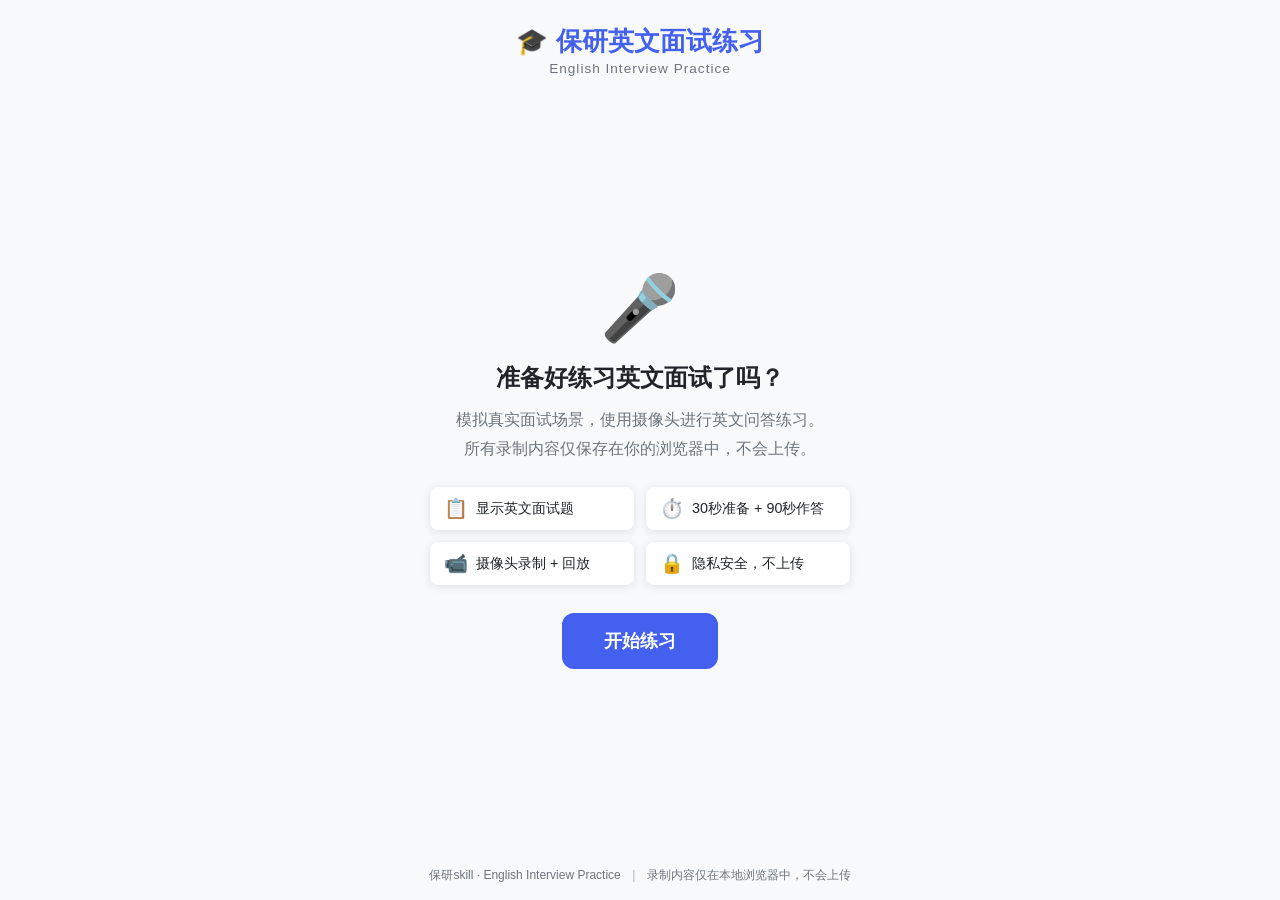
==== web/index.html @ f3940c64 "feat: 保研skill v1.0.0 — 机械工程保研全流程助手 功能： - 英文简历翻译（含机械工程专业术语表） - 中英文面试题生成（技术/行为/通用三维度） - 18所机械强校夏令营/预推免" ====
<!DOCTYPE html>
<html lang="zh-CN">
<head>
    <meta charset="UTF-8">
    <meta name="viewport" content="width=device-width, initial-scale=1.0">
    <title>保研英文面试练习</title>
    <link rel="stylesheet" href="css/style.css">
</head>
<body>
    <div class="app-container">

        <!-- 顶部导航 -->
        <header class="app-header">
            <h1>🎓 保研英文面试练习</h1>
            <span class="subtitle">English Interview Practice</span>
        </header>

        <!-- 主区域 -->
        <main class="app-main">

            <!-- 状态：未开始 -->
            <section id="state-idle" class="state-panel active">
                <div class="hero">
                    <div class="hero-icon">🎤</div>
                    <h2>准备好练习英文面试了吗？</h2>
                    <p class="hero-desc">
                        模拟真实面试场景，使用摄像头进行英文问答练习。<br>
                        所有录制内容仅保存在你的浏览器中，不会上传。
                    </p>
                    <div class="feature-list">
                        <div class="feature-item">
                            <span class="feature-icon">📋</span>
                            <span>显示英文面试题</span>
                        </div>
                        <div class="feature-item">
                            <span class="feature-icon">⏱️</span>
                            <span>30秒准备 + 90秒作答</span>
                        </div>
                        <div class="feature-item">
                            <span class="feature-icon">📹</span>
                            <span>摄像头录制 + 回放</span>
                        </div>
                        <div class="feature-item">
                            <span class="feature-icon">🔒</span>
                            <span>隐私安全，不上传</span>
                        </div>
                    </div>
                    <button id="btn-start" class="btn btn-primary btn-large">
                        开始练习
                    </button>
                </div>
            </section>

            <!-- 状态：请求摄像头权限 -->
            <section id="state-camera-request" class="state-panel">
                <div class="hero">
                    <div class="hero-icon">📹</div>
                    <h2>需要摄像头和麦克风权限</h2>
                    <p>用于录制你的面试回答。录制内容仅在本地浏览器中。</p>
                    <button id="btn-request-camera" class="btn btn-primary btn-large">
                        允许摄像头
                    </button>
                    <p class="hint">
                        <label class="checkbox-label">
                            <input type="checkbox" id="check-no-camera">
                            不使用摄像头，仅音频（或纯文字模式）
                        </label>
                    </p>
                </div>
            </section>

            <!-- 状态：准备中（摄像头就绪） -->
            <section id="state-ready" class="state-panel">
                <div class="ready-layout">
                    <div class="camera-area">
                        <video id="video-preview" autoplay muted playsinline></video>
                        <video id="video-playback" class="hidden" controls></video>
                        <div id="camera-placeholder" class="camera-placeholder hidden">
                            <span>📷</span>
                            <span>摄像头未开启</span>
                        </div>
                    </div>
                    <div class="info-area">
                        <h2>摄像头已就绪</h2>
                        <p class="question-count-info">
                            已加载 <strong id="total-questions">0</strong> 道题目
                        </p>
                        <div class="timer-display" id="timer-display">
                            <span class="timer-value" id="timer-value">90</span>
                            <span class="timer-label" id="timer-label">秒</span>
                        </div>
                        <button id="btn-next-question" class="btn btn-primary">
                            开始第一题
                        </button>
                        <p class="hint">点击按钮后显示题目，计时开始</p>
                    </div>
                </div>
            </section>

            <!-- 状态：答题中 -->
            <section id="state-practicing" class="state-panel">
                <div class="practice-layout">
                    <div class="camera-area">
                        <video id="video-practice-preview" autoplay muted playsinline></video>
                        <video id="video-practice-playback" class="hidden" controls></video>
                        <div id="recording-indicator" class="recording-indicator hidden">
                            <span class="rec-dot"></span>
                            <span>录制中</span>
                        </div>
                    </div>
                    <div class="question-area">
                        <div class="progress-bar">
                            <div class="progress-fill" id="progress-fill"></div>
                        </div>
                        <div class="question-counter">
                            第 <strong id="current-question-num">1</strong> /
                            <span id="total-questions-display">0</span> 题
                        </div>
                        <div class="question-card" id="question-card">
                            <h3 id="question-text">加载中...</h3>
                            <p class="question-hint" id="question-hint"></p>
                        </div>
                        <div class="timer-area">
                            <div class="timer-circle" id="timer-circle">
                                <svg viewBox="0 0 100 100">
                                    <circle class="timer-bg" cx="50" cy="50" r="45"/>
                                    <circle class="timer-progress" id="timer-progress-circle" cx="50" cy="50" r="45"/>
                                </svg>
                                <div class="timer-text">
                                    <span class="timer-big" id="timer-count">30</span>
                                    <span class="timer-unit">秒</span>
                                </div>
                            </div>
                            <div class="timer-status" id="timer-status">准备中...</div>
                        </div>
                        <div class="action-buttons">
                            <button id="btn-skip" class="btn btn-secondary">跳过</button>
                            <button id="btn-start-recording" class="btn btn-primary">开始作答</button>
                            <button id="btn-stop-recording" class="btn btn-danger hidden">结束作答</button>
                            <button id="btn-next-after" class="btn btn-primary hidden">下一题</button>
                        </div>
                    </div>
                </div>
            </section>

            <!-- 状态：完成 -->
            <section id="state-complete" class="state-panel">
                <div class="hero">
                    <div class="hero-icon">🎉</div>
                    <h2>练习完成！</h2>
                    <p class="hero-desc">
                        你已完成 <strong id="completed-count">0</strong> 道题目。
                    </p>
                    <div class="complete-stats" id="complete-stats">
                    </div>
                    <div class="complete-actions">
                        <button id="btn-restart" class="btn btn-primary">再练一次</button>
                        <button id="btn-close" class="btn btn-secondary">关闭</button>
                    </div>
                </div>
            </section>

            <!-- 状态：错误 -->
            <section id="state-error" class="state-panel">
                <div class="hero">
                    <div class="hero-icon">⚠️</div>
                    <h2 id="error-title">出错了</h2>
                    <p id="error-message">未知错误</p>
                    <button id="btn-retry" class="btn btn-primary">重试</button>
                </div>
            </section>

        </main>

        <!-- 底部 -->
        <footer class="app-footer">
            <span>保研skill · English Interview Practice</span>
            <span class="footer-divider">|</span>
            <span>录制内容仅在本地浏览器中，不会上传</span>
        </footer>
    </div>

    <script src="js/question_loader.js"></script>
    <script src="js/camera.js"></script>
    <script src="js/app.js"></script>
</body>
</html>
---- web/css/style.css ----
/* ========== 基础变量 ========== */
:root {
    --primary: #4361ee;
    --primary-hover: #3a56d4;
    --danger: #e63946;
    --danger-hover: #c5303c;
    --success: #2d6a4f;
    --bg: #f8f9fa;
    --bg-card: #ffffff;
    --text: #212529;
    --text-secondary: #6c757d;
    --border: #dee2e6;
    --shadow: 0 2px 8px rgba(0, 0, 0, 0.1);
    --shadow-lg: 0 4px 24px rgba(0, 0, 0, 0.12);
    --radius: 12px;
    --radius-sm: 8px;
    --transition: 0.2s ease;
    --font: -apple-system, BlinkMacSystemFont, "Segoe UI", "Microsoft YaHei", sans-serif;
}

/* ========== 全局 ========== */
* {
    margin: 0;
    padding: 0;
    box-sizing: border-box;
}

body {
    font-family: var(--font);
    background: var(--bg);
    color: var(--text);
    min-height: 100vh;
    display: flex;
    justify-content: center;
    align-items: center;
}

.app-container {
    width: 100%;
    max-width: 1024px;
    min-height: 100vh;
    display: flex;
    flex-direction: column;
}

/* ========== 头部 ========== */
.app-header {
    text-align: center;
    padding: 24px 20px 12px;
}

.app-header h1 {
    font-size: 1.6rem;
    color: var(--primary);
    font-weight: 700;
}

.subtitle {
    font-size: 0.85rem;
    color: var(--text-secondary);
    letter-spacing: 1px;
}

/* ========== 主区域 ========== */
.app-main {
    flex: 1;
    display: flex;
    align-items: center;
    justify-content: center;
    padding: 20px;
}

/* ========== 状态面板 ========== */
.state-panel {
    display: none;
    width: 100%;
    max-width: 900px;
}

.state-panel.active {
    display: block;
}

/* ========== Hero 区块（首页/完成页） ========== */
.hero {
    text-align: center;
    padding: 32px 20px;
}

.hero-icon {
    font-size: 4rem;
    margin-bottom: 16px;
}

.hero h2 {
    font-size: 1.5rem;
    margin-bottom: 12px;
    color: var(--text);
}

.hero-desc {
    color: var(--text-secondary);
    line-height: 1.8;
    margin-bottom: 24px;
    max-width: 500px;
    margin-left: auto;
    margin-right: auto;
}

/* ========== 功能列表 ========== */
.feature-list {
    display: grid;
    grid-template-columns: repeat(2, 1fr);
    gap: 12px;
    max-width: 420px;
    margin: 0 auto 28px;
}

.feature-item {
    display: flex;
    align-items: center;
    gap: 8px;
    padding: 10px 14px;
    background: var(--bg-card);
    border-radius: var(--radius-sm);
    box-shadow: var(--shadow);
    font-size: 0.9rem;
}

.feature-icon {
    font-size: 1.2rem;
}

/* ========== 按钮 ========== */
.btn {
    display: inline-flex;
    align-items: center;
    justify-content: center;
    gap: 6px;
    padding: 10px 24px;
    border: 2px solid transparent;
    border-radius: var(--radius-sm);
    font-size: 0.95rem;
    font-weight: 600;
    cursor: pointer;
    transition: all var(--transition);
    font-family: var(--font);
}

.btn:active {
    transform: scale(0.97);
}

.btn-primary {
    background: var(--primary);
    color: white;
    border-color: var(--primary);
}

.btn-primary:hover {
    background: var(--primary-hover);
    border-color: var(--primary-hover);
}

.btn-danger {
    background: var(--danger);
    color: white;
    border-color: var(--danger);
}

.btn-danger:hover {
    background: var(--danger-hover);
    border-color: var(--danger-hover);
}

.btn-secondary {
    background: var(--bg-card);
    color: var(--text);
    border-color: var(--border);
}

.btn-secondary:hover {
    background: var(--bg);
}

.btn-large {
    padding: 14px 40px;
    font-size: 1.1rem;
    border-radius: var(--radius);
}

.btn:disabled {
    opacity: 0.5;
    cursor: not-allowed;
}

/* ========== 提示文本 ========== */
.hint {
    margin-top: 12px;
    font-size: 0.8rem;
    color: var(--text-secondary);
}

.checkbox-label {
    display: inline-flex;
    align-items: center;
    gap: 6px;
    cursor: pointer;
    font-size: 0.85rem;
}

/* ========== 摄像头区域 ========== */
.camera-area {
    position: relative;
    background: #1a1a2e;
    border-radius: var(--radius);
    overflow: hidden;
    aspect-ratio: 4 / 3;
    display: flex;
    align-items: center;
    justify-content: center;
}

.camera-area video {
    width: 100%;
    height: 100%;
    object-fit: cover;
}

.camera-placeholder {
    display: flex;
    flex-direction: column;
    align-items: center;
    gap: 8px;
    color: #888;
    font-size: 0.9rem;
}

.camera-placeholder span:first-child {
    font-size: 2.5rem;
}

.hidden {
    display: none !important;
}

.recording-indicator {
    position: absolute;
    top: 12px;
    right: 12px;
    display: flex;
    align-items: center;
    gap: 6px;
    background: rgba(0, 0, 0, 0.7);
    color: #ff4444;
    padding: 4px 12px;
    border-radius: 20px;
    font-size: 0.8rem;
    font-weight: 600;
}

.rec-dot {
    width: 10px;
    height: 10px;
    background: #ff4444;
    border-radius: 50%;
    animation: pulse 1s infinite;
}

@keyframes pulse {
    0%, 100% { opacity: 1; }
    50% { opacity: 0.3; }
}

/* ========== 就绪布局 ========== */
.ready-layout {
    display: grid;
    grid-template-columns: 1.2fr 0.8fr;
    gap: 24px;
    align-items: center;
}

.ready-layout .info-area {
    text-align: center;
}

.question-count-info {
    margin: 8px 0 16px;
    color: var(--text-secondary);
}

/* ========== 答题布局 ========== */
.practice-layout {
    display: grid;
    grid-template-columns: 1fr 1fr;
    gap: 24px;
    align-items: start;
}

/* ========== 题目区域 ========== */
.question-area {
    display: flex;
    flex-direction: column;
    gap: 16px;
}

.progress-bar {
    width: 100%;
    height: 4px;
    background: var(--border);
    border-radius: 2px;
    overflow: hidden;
}

.progress-fill {
    height: 100%;
    background: var(--primary);
    border-radius: 2px;
    transition: width 0.3s ease;
    width: 0%;
}

.question-counter {
    font-size: 0.85rem;
    color: var(--text-secondary);
    text-align: center;
}

.question-card {
    background: var(--bg-card);
    padding: 20px;
    border-radius: var(--radius);
    box-shadow: var(--shadow);
    min-height: 140px;
}

.question-card h3 {
    font-size: 1.15rem;
    line-height: 1.6;
    color: var(--text);
}

.question-hint {
    margin-top: 10px;
    font-size: 0.85rem;
    color: var(--text-secondary);
    border-top: 1px solid var(--border);
    padding-top: 10px;
}

/* ========== 计时器区域 ========== */
.timer-area {
    text-align: center;
}

.timer-circle {
    position: relative;
    width: 100px;
    height: 100px;
    margin: 0 auto;
}

.timer-circle svg {
    width: 100%;
    height: 100%;
    transform: rotate(-90deg);
}

.timer-bg {
    fill: none;
    stroke: var(--border);
    stroke-width: 6;
}

.timer-progress {
    fill: none;
    stroke: var(--primary);
    stroke-width: 6;
    stroke-dasharray: 283;
    stroke-dashoffset: 0;
    stroke-linecap: round;
    transition: stroke-dashoffset 1s linear, stroke 0.3s;
}

.timer-progress.warning {
    stroke: #f4a261;
}

.timer-progress.danger {
    stroke: var(--danger);
}

.timer-text {
    position: absolute;
    top: 50%;
    left: 50%;
    transform: translate(-50%, -50%);
    text-align: center;
}

.timer-big {
    font-size: 1.8rem;
    font-weight: 700;
    color: var(--text);
}

.timer-unit {
    font-size: 0.75rem;
    color: var(--text-secondary);
    display: block;
}

.timer-status {
    margin-top: 8px;
    font-size: 0.85rem;
    color: var(--text-secondary);
    font-weight: 600;
}

/* ========== 操作按钮区 ========== */
.action-buttons {
    display: flex;
    gap: 10px;
    justify-content: center;
}

/* ========== 完成页统计 ========== */
.complete-stats {
    margin: 20px 0;
    text-align: left;
    max-width: 400px;
    margin-left: auto;
    margin-right: auto;
}

.complete-stats .stat-item {
    display: flex;
    justify-content: space-between;
    padding: 8px 0;
    border-bottom: 1px solid var(--border);
}

.complete-stats .stat-item:last-child {
    border-bottom: none;
}

.complete-actions {
    display: flex;
    gap: 12px;
    justify-content: center;
    margin-top: 20px;
}

/* ========== 底部 ========== */
.app-footer {
    text-align: center;
    padding: 16px 20px;
    font-size: 0.75rem;
    color: var(--text-secondary);
}

.footer-divider {
    margin: 0 8px;
    opacity: 0.5;
}

/* ========== 响应式 ========== */
@media (max-width: 768px) {
    .practice-layout,
    .ready-layout {
        grid-template-columns: 1fr;
    }

    .feature-list {
        grid-template-columns: 1fr;
    }

    .app-header h1 {
        font-size: 1.3rem;
    }

    .btn-large {
        padding: 12px 28px;
        font-size: 1rem;
    }
}
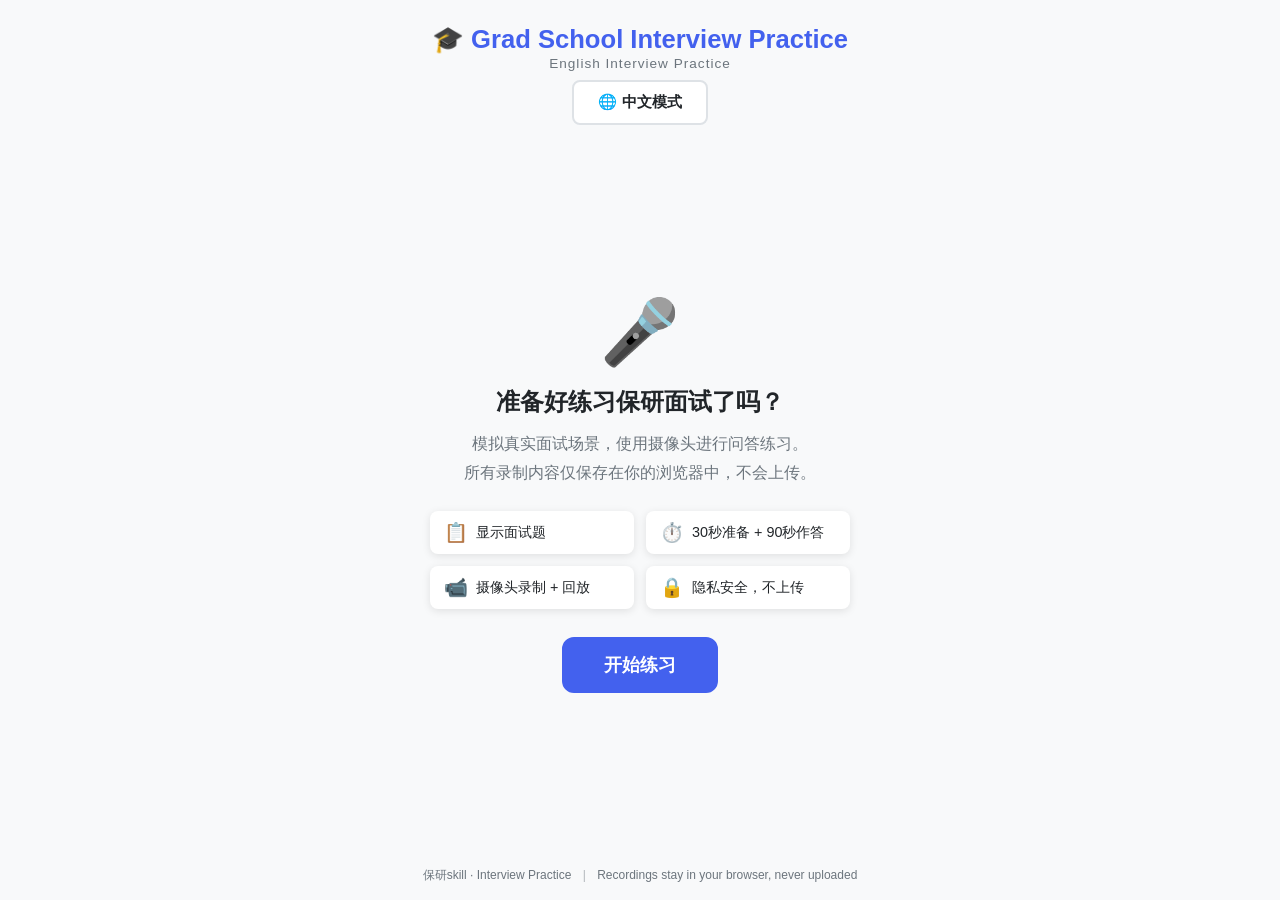
==== commit e1078684: "feat: 保研skill v2.0 — 全流程升级 新增8个功能 + 4大增强： - 材料准备: 个人陈述/导师邮件/推荐信 - 信息搜集: WebSearch兜底/截止倒计时/笔试备考 - 面试练" ====
--- a/web/index.html
+++ b/web/index.html
@@ -2,8 +2,8 @@
 <html lang="zh-CN">
 <head>
     <meta charset="UTF-8">
-    <meta name="viewport" content="width=device-width, initial-scale=1.0">
-    <title>保研英文面试练习</title>
+    <meta name="viewport" content="width=device-width, initial-scale=1.0, viewport-fit=cover">
+    <title>保研面试练习</title>
     <link rel="stylesheet" href="css/style.css">
 </head>
 <body>
@@ -11,8 +11,11 @@
 
         <!-- 顶部导航 -->
         <header class="app-header">
-            <h1>🎓 保研英文面试练习</h1>
-            <span class="subtitle">English Interview Practice</span>
+            <h1>🎓 保研面试练习</h1>
+            <span class="subtitle">Interview Practice</span>
+            <div style="margin-top:8px">
+                <button id="btn-lang-toggle" class="btn btn-secondary btn-sm">🌐 English</button>
+            </div>
         </header>
 
         <!-- 主区域 -->
@@ -22,15 +25,15 @@
             <section id="state-idle" class="state-panel active">
                 <div class="hero">
                     <div class="hero-icon">🎤</div>
-                    <h2>准备好练习英文面试了吗？</h2>
+                    <h2>准备好练习保研面试了吗？</h2>
                     <p class="hero-desc">
-                        模拟真实面试场景，使用摄像头进行英文问答练习。<br>
+                        模拟真实面试场景，使用摄像头进行问答练习。<br>
                         所有录制内容仅保存在你的浏览器中，不会上传。
                     </p>
                     <div class="feature-list">
                         <div class="feature-item">
                             <span class="feature-icon">📋</span>
-                            <span>显示英文面试题</span>
+                            <span>显示面试题</span>
                         </div>
                         <div class="feature-item">
                             <span class="feature-icon">⏱️</span>
@@ -85,10 +88,6 @@
                         <p class="question-count-info">
                             已加载 <strong id="total-questions">0</strong> 道题目
                         </p>
-                        <div class="timer-display" id="timer-display">
-                            <span class="timer-value" id="timer-value">90</span>
-                            <span class="timer-label" id="timer-label">秒</span>
-                        </div>
                         <button id="btn-next-question" class="btn btn-primary">
                             开始第一题
                         </button>
@@ -137,7 +136,18 @@
                             <button id="btn-skip" class="btn btn-secondary">跳过</button>
                             <button id="btn-start-recording" class="btn btn-primary">开始作答</button>
                             <button id="btn-stop-recording" class="btn btn-danger hidden">结束作答</button>
+                            <button id="btn-feedback" class="btn btn-secondary hidden">🤖 AI 点评</button>
                             <button id="btn-next-after" class="btn btn-primary hidden">下一题</button>
+                        </div>
+                        <!-- AI 反馈面板 -->
+                        <div id="feedback-panel" class="hidden" style="background:var(--bg-card);padding:16px;border-radius:var(--radius);box-shadow:var(--shadow);margin-top:12px;">
+                            <h4 style="margin-bottom:8px">🤖 AI 反馈</h4>
+                            <p style="font-size:0.85rem;color:var(--text-secondary)" id="feedback-hint-text">
+                                请在 Claude Code 中输入 <code>/保研 feedback</code> 获取 AI 点评
+                            </p>
+                            <p style="font-size:0.75rem;color:var(--text-secondary);margin-top:4px">
+                                Session: <span id="feedback-session-id">-</span>
+                            </p>
                         </div>
                     </div>
                 </div>
@@ -174,7 +184,7 @@
 
         <!-- 底部 -->
         <footer class="app-footer">
-            <span>保研skill · English Interview Practice</span>
+            <span>保研skill · 面试练习</span>
             <span class="footer-divider">|</span>
             <span>录制内容仅在本地浏览器中，不会上传</span>
         </footer>
--- a/web/css/style.css
+++ b/web/css/style.css
@@ -484,3 +484,81 @@
         font-size: 1rem;
     }
 }
+
+@media (max-width: 480px) {
+    /* 触摸友好 */
+    .btn {
+        min-height: 44px;
+        font-size: 1rem;
+        touch-action: manipulation;
+    }
+
+    body {
+        font-size: 16px;
+    }
+
+    .app-header h1 {
+        font-size: 1.2rem;
+    }
+
+    .app-main {
+        padding: 10px;
+    }
+
+    .practice-layout,
+    .ready-layout {
+        grid-template-columns: 1fr;
+        gap: 12px;
+    }
+
+    .camera-area {
+        aspect-ratio: 3 / 4;
+    }
+
+    .question-card {
+        padding: 14px;
+        min-height: 100px;
+    }
+
+    .question-card h3 {
+        font-size: 1rem;
+    }
+
+    .timer-circle {
+        width: 80px;
+        height: 80px;
+    }
+
+    .timer-big {
+        font-size: 1.4rem;
+    }
+
+    .action-buttons {
+        flex-wrap: wrap;
+    }
+
+    .action-buttons .btn {
+        flex: 1 1 auto;
+        min-width: 80px;
+        padding: 10px 14px;
+        font-size: 0.9rem;
+    }
+
+    .complete-actions {
+        flex-direction: column;
+        align-items: center;
+    }
+
+    .feature-item {
+        font-size: 0.85rem;
+        padding: 8px 12px;
+    }
+
+    .hero-icon {
+        font-size: 3rem;
+    }
+
+    .hero h2 {
+        font-size: 1.3rem;
+    }
+}
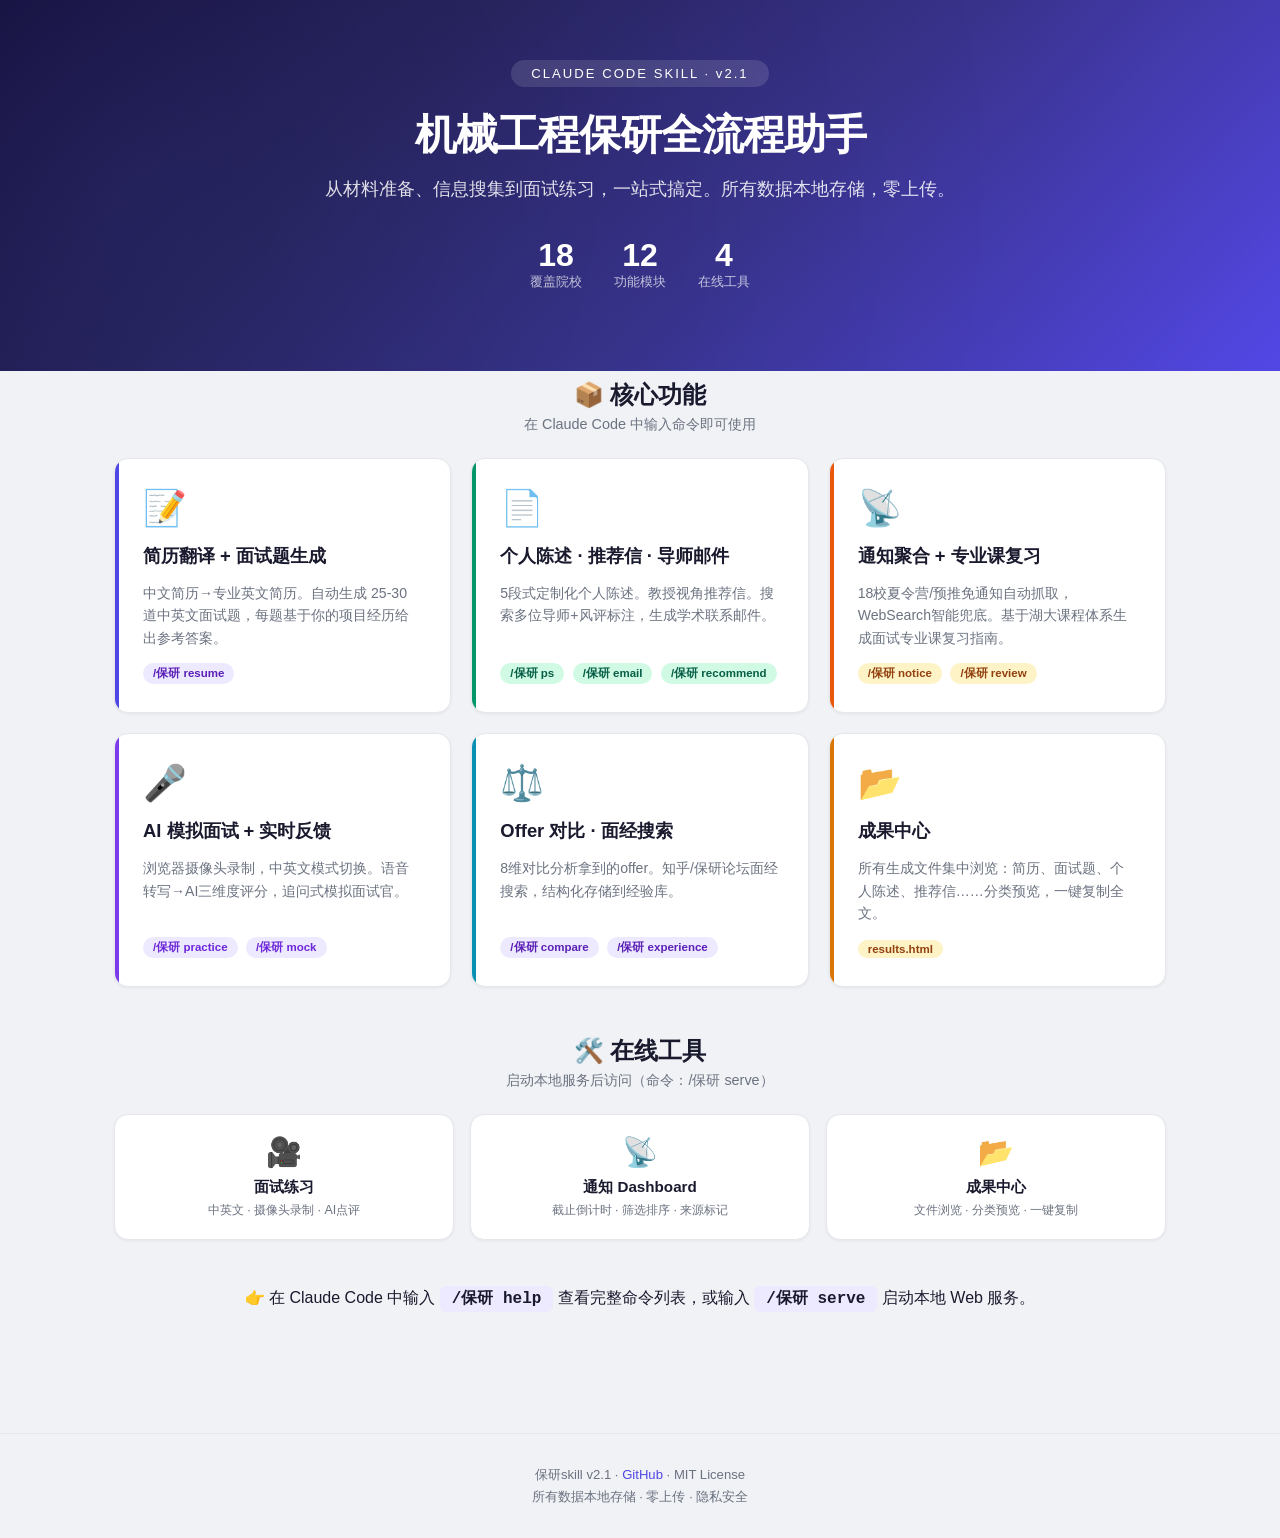
==== commit 0d6ada76: "feat: 统一总门户 + 修复成果中心bug - 新建总门户 index.html: 统一设计风格, 展示全部功能和在线工具入口 - 面试练习页改为 practice.html - 所有页面添加导航" ====
--- a/web/index.html
+++ b/web/index.html
@@ -1,197 +1,221 @@
 <!DOCTYPE html>
 <html lang="zh-CN">
 <head>
-    <meta charset="UTF-8">
-    <meta name="viewport" content="width=device-width, initial-scale=1.0, viewport-fit=cover">
-    <title>保研面试练习</title>
-    <link rel="stylesheet" href="css/style.css">
+<meta charset="UTF-8">
+<meta name="viewport" content="width=device-width, initial-scale=1.0">
+<title>保研skill — 机械工程保研全流程助手</title>
+<style>
+:root {
+  --bg: #f0f2f5; --card: #fff; --text: #1a1a2e; --text2: #6b7280;
+  --primary: #4f46e5; --p2: #7c3aed; --g1: #059669; --g2: #0891b2;
+  --o1: #ea580c; --o2: #d97706; --r1: #dc2626;
+  --border: #e5e7eb; --radius: 14px; --shadow: 0 1px 3px rgba(0,0,0,0.06);
+  --font: -apple-system,"Microsoft YaHei",sans-serif;
+}
+*{margin:0;padding:0;box-sizing:border-box}
+body{font-family:var(--font);background:var(--bg);color:var(--text);min-height:100vh}
+
+/* Hero */
+.hero-section {
+  background: linear-gradient(135deg,#0f0a2e 0%,#1e1b4b 30%,#312e81 60%,#4f46e5 100%);
+  color:#fff; padding:60px 24px 80px; text-align:center; position:relative; overflow:hidden;
+}
+.hero-section::before {
+  content:''; position:absolute; top:-50%; left:-50%; width:200%; height:200%;
+  background:radial-gradient(circle at 30% 50%,rgba(99,102,241,0.15) 0%,transparent 50%),
+             radial-gradient(circle at 70% 30%,rgba(139,92,246,0.1) 0%,transparent 50%);
+  animation:float 20s ease-in-out infinite;
+}
+@keyframes float{0%,100%{transform:translate(0,0)}50%{transform:translate(30px,-30px)}}
+.hero-content{position:relative;z-index:1;max-width:700px;margin:0 auto}
+.hero-badge{display:inline-block;background:rgba(255,255,255,0.12);padding:6px 20px;border-radius:20px;font-size:0.82rem;margin-bottom:20px;letter-spacing:2px}
+.hero-content h1{font-size:2.6rem;font-weight:800;margin-bottom:12px;letter-spacing:-1px}
+.hero-content p{font-size:1.1rem;opacity:0.85;line-height:1.7;margin-bottom:32px}
+.hero-stats{display:flex;gap:32px;justify-content:center;flex-wrap:wrap}
+.hero-stat{text-align:center}
+.hero-stat .num{font-size:2rem;font-weight:800}
+.hero-stat .lbl{font-size:0.8rem;opacity:0.7}
+
+/* Container */
+.container{max-width:1100px;margin:-40px auto 0;padding:0 24px 60px;position:relative;z-index:2}
+
+/* Section Title */
+.section-title{text-align:center;margin:48px 0 24px}
+.section-title h2{font-size:1.5rem;color:var(--text)}
+.section-title p{color:var(--text2);font-size:0.9rem;margin-top:4px}
+
+/* Feature Grid */
+.feature-grid{display:grid;grid-template-columns:repeat(auto-fit,minmax(300px,1fr));gap:20px}
+
+.feature-card{
+  background:var(--card);border-radius:var(--radius);padding:28px;
+  box-shadow:var(--shadow);transition:all 0.25s;cursor:pointer;
+  text-decoration:none;color:var(--text);display:flex;flex-direction:column;gap:14px;
+  border:1px solid var(--border);position:relative;overflow:hidden;
+}
+.feature-card:hover{transform:translateY(-3px);box-shadow:0 8px 30px rgba(0,0,0,0.1)}
+.feature-card::after{
+  content:'';position:absolute;top:0;left:0;width:4px;height:100%;
+}
+.feature-card.c1::after{background:var(--primary)}
+.feature-card.c2::after{background:var(--g1)}
+.feature-card.c3::after{background:var(--o1)}
+.feature-card.c4::after{background:var(--p2)}
+.feature-card.c5::after{background:var(--g2)}
+.feature-card.c6::after{background:var(--o2)}
+
+.card-icon{font-size:2.2rem}
+.card-title{font-size:1.15rem;font-weight:700}
+.card-desc{font-size:0.88rem;color:var(--text2);line-height:1.6;flex:1}
+.card-tag{display:inline-block;padding:3px 10px;border-radius:12px;font-size:0.72rem;font-weight:600}
+.tag-blue{background:#ede9fe;color:#5b21b6}
+.tag-green{background:#d1fae5;color:#065f46}
+.tag-orange{background:#fef3c7;color:#92400e}
+.tag-purple{background:#ede9fe;color:#6d28d9}
+
+/* Quick Links Row */
+.quick-row{display:grid;grid-template-columns:repeat(3,1fr);gap:16px;margin-top:24px}
+.quick-card{
+  background:var(--card);border-radius:var(--radius);padding:20px;text-align:center;
+  box-shadow:var(--shadow);text-decoration:none;color:var(--text);transition:all 0.2s;
+  border:1px solid var(--border);
+}
+.quick-card:hover{transform:translateY(-2px);box-shadow:0 4px 16px rgba(0,0,0,0.1)}
+.quick-card .qc-icon{font-size:1.8rem;margin-bottom:8px}
+.quick-card .qc-title{font-weight:700;font-size:0.95rem}
+.quick-card .qc-desc{font-size:0.78rem;color:var(--text2);margin-top:4px}
+
+/* Footer */
+.footer{text-align:center;padding:32px 24px;color:var(--text2);font-size:0.82rem;border-top:1px solid var(--border);margin-top:40px}
+.footer a{color:var(--primary);text-decoration:none}
+
+/* Responsive */
+@media(max-width:768px){
+  .hero-content h1{font-size:1.8rem}
+  .hero-stats{gap:16px}
+  .feature-grid{grid-template-columns:1fr}
+  .quick-row{grid-template-columns:1fr}
+  .container{padding:0 12px 40px;margin-top:-30px}
+}
+</style>
 </head>
 <body>
-    <div class="app-container">
-
-        <!-- 顶部导航 -->
-        <header class="app-header">
-            <h1>🎓 保研面试练习</h1>
-            <span class="subtitle">Interview Practice</span>
-            <div style="margin-top:8px">
-                <button id="btn-lang-toggle" class="btn btn-secondary btn-sm">🌐 English</button>
-            </div>
-        </header>
-
-        <!-- 主区域 -->
-        <main class="app-main">
-
-            <!-- 状态：未开始 -->
-            <section id="state-idle" class="state-panel active">
-                <div class="hero">
-                    <div class="hero-icon">🎤</div>
-                    <h2>准备好练习保研面试了吗？</h2>
-                    <p class="hero-desc">
-                        模拟真实面试场景，使用摄像头进行问答练习。<br>
-                        所有录制内容仅保存在你的浏览器中，不会上传。
-                    </p>
-                    <div class="feature-list">
-                        <div class="feature-item">
-                            <span class="feature-icon">📋</span>
-                            <span>显示面试题</span>
-                        </div>
-                        <div class="feature-item">
-                            <span class="feature-icon">⏱️</span>
-                            <span>30秒准备 + 90秒作答</span>
-                        </div>
-                        <div class="feature-item">
-                            <span class="feature-icon">📹</span>
-                            <span>摄像头录制 + 回放</span>
-                        </div>
-                        <div class="feature-item">
-                            <span class="feature-icon">🔒</span>
-                            <span>隐私安全，不上传</span>
-                        </div>
-                    </div>
-                    <button id="btn-start" class="btn btn-primary btn-large">
-                        开始练习
-                    </button>
-                </div>
-            </section>
-
-            <!-- 状态：请求摄像头权限 -->
-            <section id="state-camera-request" class="state-panel">
-                <div class="hero">
-                    <div class="hero-icon">📹</div>
-                    <h2>需要摄像头和麦克风权限</h2>
-                    <p>用于录制你的面试回答。录制内容仅在本地浏览器中。</p>
-                    <button id="btn-request-camera" class="btn btn-primary btn-large">
-                        允许摄像头
-                    </button>
-                    <p class="hint">
-                        <label class="checkbox-label">
-                            <input type="checkbox" id="check-no-camera">
-                            不使用摄像头，仅音频（或纯文字模式）
-                        </label>
-                    </p>
-                </div>
-            </section>
-
-            <!-- 状态：准备中（摄像头就绪） -->
-            <section id="state-ready" class="state-panel">
-                <div class="ready-layout">
-                    <div class="camera-area">
-                        <video id="video-preview" autoplay muted playsinline></video>
-                        <video id="video-playback" class="hidden" controls></video>
-                        <div id="camera-placeholder" class="camera-placeholder hidden">
-                            <span>📷</span>
-                            <span>摄像头未开启</span>
-                        </div>
-                    </div>
-                    <div class="info-area">
-                        <h2>摄像头已就绪</h2>
-                        <p class="question-count-info">
-                            已加载 <strong id="total-questions">0</strong> 道题目
-                        </p>
-                        <button id="btn-next-question" class="btn btn-primary">
-                            开始第一题
-                        </button>
-                        <p class="hint">点击按钮后显示题目，计时开始</p>
-                    </div>
-                </div>
-            </section>
-
-            <!-- 状态：答题中 -->
-            <section id="state-practicing" class="state-panel">
-                <div class="practice-layout">
-                    <div class="camera-area">
-                        <video id="video-practice-preview" autoplay muted playsinline></video>
-                        <video id="video-practice-playback" class="hidden" controls></video>
-                        <div id="recording-indicator" class="recording-indicator hidden">
-                            <span class="rec-dot"></span>
-                            <span>录制中</span>
-                        </div>
-                    </div>
-                    <div class="question-area">
-                        <div class="progress-bar">
-                            <div class="progress-fill" id="progress-fill"></div>
-                        </div>
-                        <div class="question-counter">
-                            第 <strong id="current-question-num">1</strong> /
-                            <span id="total-questions-display">0</span> 题
-                        </div>
-                        <div class="question-card" id="question-card">
-                            <h3 id="question-text">加载中...</h3>
-                            <p class="question-hint" id="question-hint"></p>
-                        </div>
-                        <div class="timer-area">
-                            <div class="timer-circle" id="timer-circle">
-                                <svg viewBox="0 0 100 100">
-                                    <circle class="timer-bg" cx="50" cy="50" r="45"/>
-                                    <circle class="timer-progress" id="timer-progress-circle" cx="50" cy="50" r="45"/>
-                                </svg>
-                                <div class="timer-text">
-                                    <span class="timer-big" id="timer-count">30</span>
-                                    <span class="timer-unit">秒</span>
-                                </div>
-                            </div>
-                            <div class="timer-status" id="timer-status">准备中...</div>
-                        </div>
-                        <div class="action-buttons">
-                            <button id="btn-skip" class="btn btn-secondary">跳过</button>
-                            <button id="btn-start-recording" class="btn btn-primary">开始作答</button>
-                            <button id="btn-stop-recording" class="btn btn-danger hidden">结束作答</button>
-                            <button id="btn-feedback" class="btn btn-secondary hidden">🤖 AI 点评</button>
-                            <button id="btn-next-after" class="btn btn-primary hidden">下一题</button>
-                        </div>
-                        <!-- AI 反馈面板 -->
-                        <div id="feedback-panel" class="hidden" style="background:var(--bg-card);padding:16px;border-radius:var(--radius);box-shadow:var(--shadow);margin-top:12px;">
-                            <h4 style="margin-bottom:8px">🤖 AI 反馈</h4>
-                            <p style="font-size:0.85rem;color:var(--text-secondary)" id="feedback-hint-text">
-                                请在 Claude Code 中输入 <code>/保研 feedback</code> 获取 AI 点评
-                            </p>
-                            <p style="font-size:0.75rem;color:var(--text-secondary);margin-top:4px">
-                                Session: <span id="feedback-session-id">-</span>
-                            </p>
-                        </div>
-                    </div>
-                </div>
-            </section>
-
-            <!-- 状态：完成 -->
-            <section id="state-complete" class="state-panel">
-                <div class="hero">
-                    <div class="hero-icon">🎉</div>
-                    <h2>练习完成！</h2>
-                    <p class="hero-desc">
-                        你已完成 <strong id="completed-count">0</strong> 道题目。
-                    </p>
-                    <div class="complete-stats" id="complete-stats">
-                    </div>
-                    <div class="complete-actions">
-                        <button id="btn-restart" class="btn btn-primary">再练一次</button>
-                        <button id="btn-close" class="btn btn-secondary">关闭</button>
-                    </div>
-                </div>
-            </section>
-
-            <!-- 状态：错误 -->
-            <section id="state-error" class="state-panel">
-                <div class="hero">
-                    <div class="hero-icon">⚠️</div>
-                    <h2 id="error-title">出错了</h2>
-                    <p id="error-message">未知错误</p>
-                    <button id="btn-retry" class="btn btn-primary">重试</button>
-                </div>
-            </section>
-
-        </main>
-
-        <!-- 底部 -->
-        <footer class="app-footer">
-            <span>保研skill · 面试练习</span>
-            <span class="footer-divider">|</span>
-            <span>录制内容仅在本地浏览器中，不会上传</span>
-        </footer>
-    </div>
-
-    <script src="js/question_loader.js"></script>
-    <script src="js/camera.js"></script>
-    <script src="js/app.js"></script>
+
+<!-- Hero -->
+<section class="hero-section">
+  <div class="hero-content">
+    <div class="hero-badge">CLAUDE CODE SKILL · v2.1</div>
+    <h1>机械工程保研全流程助手</h1>
+    <p>从材料准备、信息搜集到面试练习，一站式搞定。所有数据本地存储，零上传。</p>
+    <div class="hero-stats">
+      <div class="hero-stat"><div class="num">18</div><div class="lbl">覆盖院校</div></div>
+      <div class="hero-stat"><div class="num">12</div><div class="lbl">功能模块</div></div>
+      <div class="hero-stat"><div class="num">4</div><div class="lbl">在线工具</div></div>
+    </div>
+  </div>
+</section>
+
+<!-- Main -->
+<div class="container">
+
+  <!-- 核心功能 -->
+  <div class="section-title">
+    <h2>📦 核心功能</h2>
+    <p>在 Claude Code 中输入命令即可使用</p>
+  </div>
+  <div class="feature-grid">
+
+    <div class="feature-card c1">
+      <div class="card-icon">📝</div>
+      <div class="card-title">简历翻译 + 面试题生成</div>
+      <div class="card-desc">中文简历→专业英文简历。自动生成 25-30 道中英文面试题，每题基于你的项目经历给出参考答案。</div>
+      <div><span class="card-tag tag-blue">/保研 resume</span></div>
+    </div>
+
+    <div class="feature-card c2">
+      <div class="card-icon">📄</div>
+      <div class="card-title">个人陈述 · 推荐信 · 导师邮件</div>
+      <div class="card-desc">5段式定制化个人陈述。教授视角推荐信。搜索多位导师+风评标注，生成学术联系邮件。</div>
+      <div>
+        <span class="card-tag tag-green">/保研 ps</span>
+        <span class="card-tag tag-green" style="margin-left:4px">/保研 email</span>
+        <span class="card-tag tag-green" style="margin-left:4px">/保研 recommend</span>
+      </div>
+    </div>
+
+    <div class="feature-card c3">
+      <div class="card-icon">📡</div>
+      <div class="card-title">通知聚合 + 专业课复习</div>
+      <div class="card-desc">18校夏令营/预推免通知自动抓取，WebSearch智能兜底。基于湖大课程体系生成面试专业课复习指南。</div>
+      <div>
+        <span class="card-tag tag-orange">/保研 notice</span>
+        <span class="card-tag tag-orange" style="margin-left:4px">/保研 review</span>
+      </div>
+    </div>
+
+    <div class="feature-card c4">
+      <div class="card-icon">🎤</div>
+      <div class="card-title">AI 模拟面试 + 实时反馈</div>
+      <div class="card-desc">浏览器摄像头录制，中英文模式切换。语音转写→AI三维度评分，追问式模拟面试官。</div>
+      <div>
+        <span class="card-tag tag-purple">/保研 practice</span>
+        <span class="card-tag tag-purple" style="margin-left:4px">/保研 mock</span>
+      </div>
+    </div>
+
+    <div class="feature-card c5">
+      <div class="card-icon">⚖️</div>
+      <div class="card-title">Offer 对比 · 面经搜索</div>
+      <div class="card-desc">8维对比分析拿到的offer。知乎/保研论坛面经搜索，结构化存储到经验库。</div>
+      <div>
+        <span class="card-tag tag-blue">/保研 compare</span>
+        <span class="card-tag tag-blue" style="margin-left:4px">/保研 experience</span>
+      </div>
+    </div>
+
+    <div class="feature-card c6">
+      <div class="card-icon">📂</div>
+      <div class="card-title">成果中心</div>
+      <div class="card-desc">所有生成文件集中浏览：简历、面试题、个人陈述、推荐信……分类预览，一键复制全文。</div>
+      <div><span class="card-tag tag-orange">results.html</span></div>
+    </div>
+
+  </div>
+
+  <!-- 在线工具 -->
+  <div class="section-title">
+    <h2>🛠️ 在线工具</h2>
+    <p>启动本地服务后访问（命令：/保研 serve）</p>
+  </div>
+  <div class="quick-row">
+    <a href="practice.html" class="quick-card">
+      <div class="qc-icon">🎥</div>
+      <div class="qc-title">面试练习</div>
+      <div class="qc-desc">中英文 · 摄像头录制 · AI点评</div>
+    </a>
+    <a href="notices.html" class="quick-card">
+      <div class="qc-icon">📡</div>
+      <div class="qc-title">通知 Dashboard</div>
+      <div class="qc-desc">截止倒计时 · 筛选排序 · 来源标记</div>
+    </a>
+    <a href="results.html" class="quick-card">
+      <div class="qc-icon">📂</div>
+      <div class="qc-title">成果中心</div>
+      <div class="qc-desc">文件浏览 · 分类预览 · 一键复制</div>
+    </a>
+  </div>
+
+  <!-- 开始 -->
+  <div class="section-title" style="margin-top:48px">
+    <p style="font-size:1rem;color:var(--text)">👉 在 Claude Code 中输入 <code style="background:#ede9fe;padding:4px 12px;border-radius:6px;font-weight:700">/保研 help</code> 查看完整命令列表，或输入 <code style="background:#ede9fe;padding:4px 12px;border-radius:6px;font-weight:700">/保研 serve</code> 启动本地 Web 服务。</p>
+  </div>
+
+</div>
+
+<footer class="footer">
+  <p>保研skill v2.1 · <a href="https://github.com/fndhwpoff/baoyan-skill">GitHub</a> · MIT License</p>
+  <p style="margin-top:4px">所有数据本地存储 · 零上传 · 隐私安全</p>
+</footer>
+
 </body>
 </html>
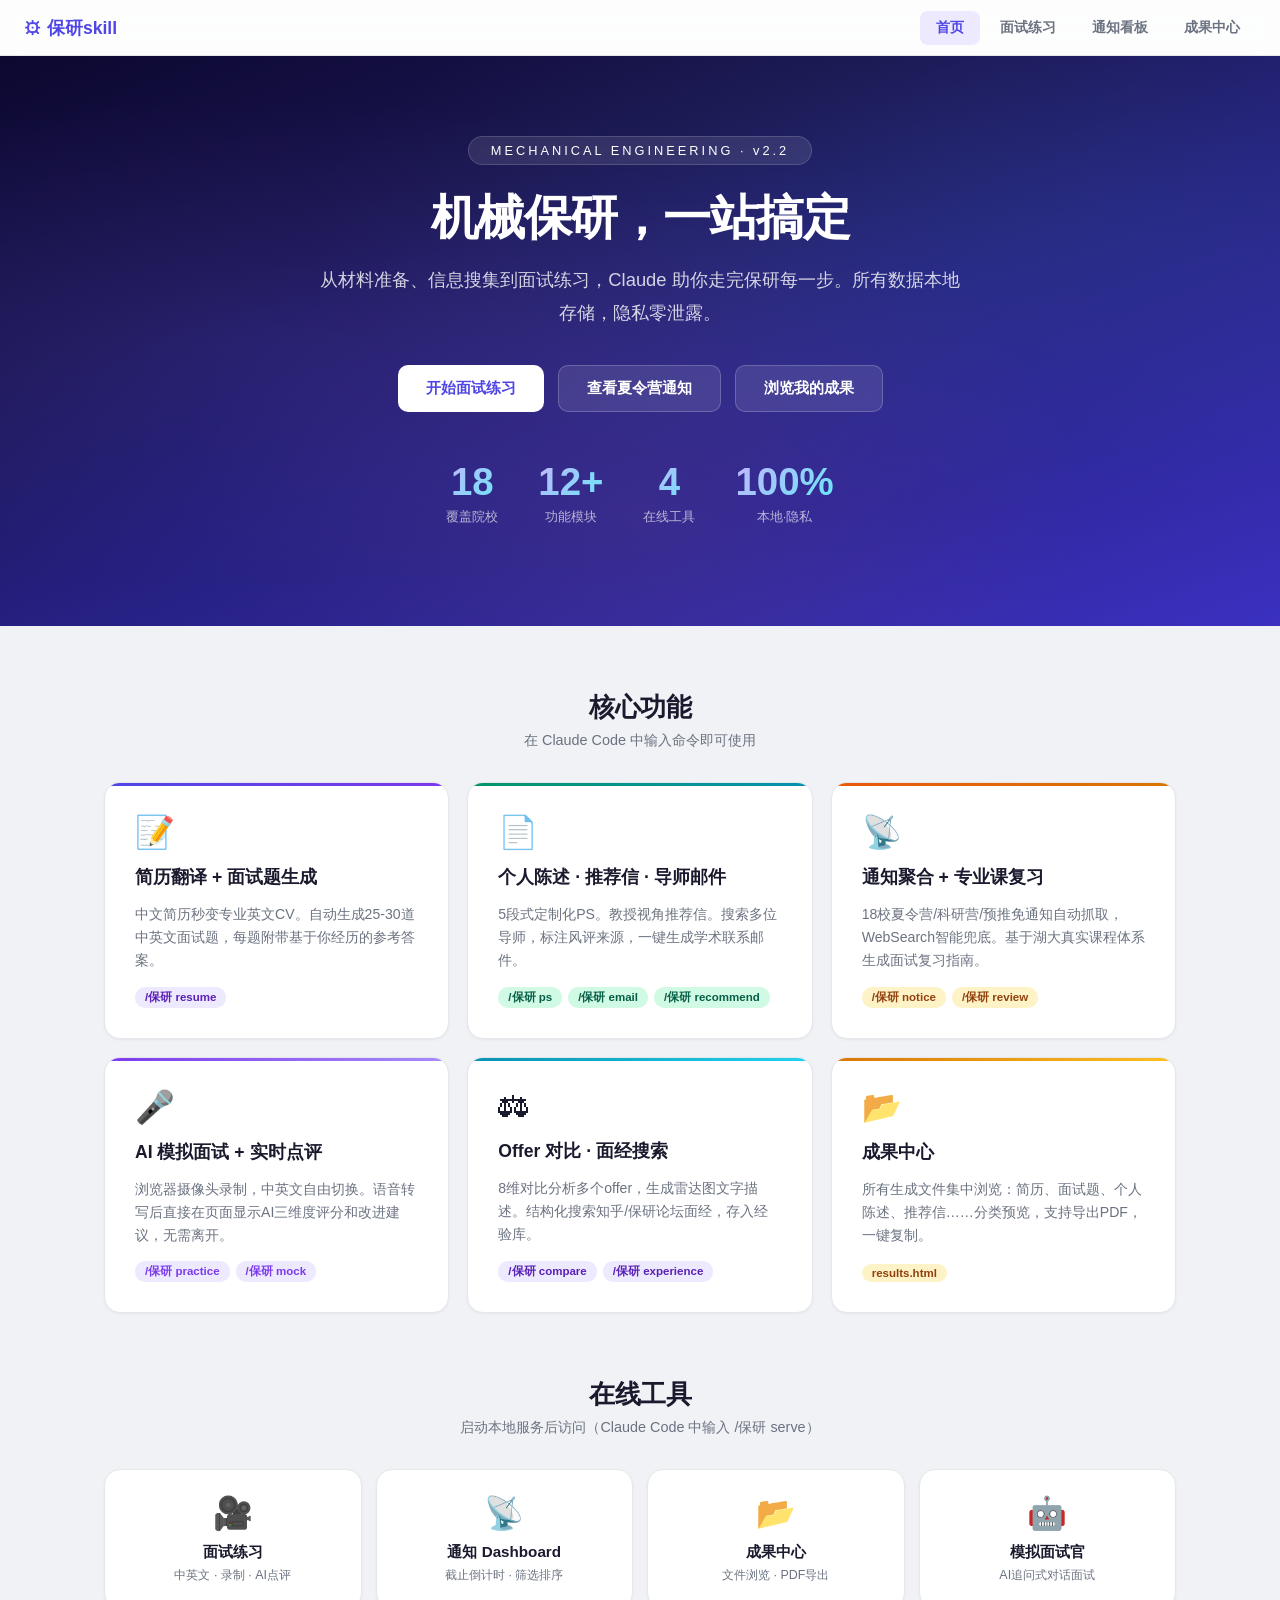
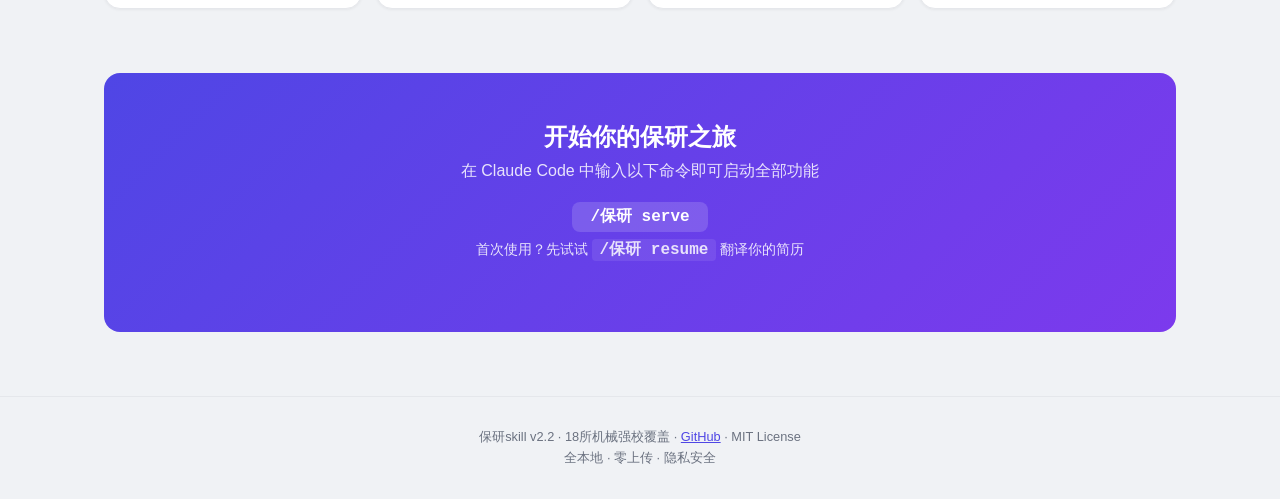
==== commit 6bf36bc3: "feat: v2.2 — 网页重设计+PDF导出+爬虫修复+AI实时反馈 1. 网页全面重设计:    - index.html 全新Hero+卡片布局+导航栏+CTA    - results.ht" ====
--- a/web/index.html
+++ b/web/index.html
@@ -6,215 +6,212 @@
 <title>保研skill — 机械工程保研全流程助手</title>
 <style>
 :root {
-  --bg: #f0f2f5; --card: #fff; --text: #1a1a2e; --text2: #6b7280;
-  --primary: #4f46e5; --p2: #7c3aed; --g1: #059669; --g2: #0891b2;
-  --o1: #ea580c; --o2: #d97706; --r1: #dc2626;
-  --border: #e5e7eb; --radius: 14px; --shadow: 0 1px 3px rgba(0,0,0,0.06);
-  --font: -apple-system,"Microsoft YaHei",sans-serif;
+  --bg:#f0f2f5; --card:#fff; --text:#1a1a2e; --t2:#6b7280;
+  --p1:#4f46e5; --p2:#7c3aed; --g1:#059669; --g2:#0891b2;
+  --o1:#ea580c; --o2:#d97706; --r1:#dc2626;
+  --bdr:#e5e7eb; --r:16px; --sh:0 1px 3px rgba(0,0,0,0.05);
+  --font:-apple-system,"Microsoft YaHei",sans-serif;
 }
 *{margin:0;padding:0;box-sizing:border-box}
-body{font-family:var(--font);background:var(--bg);color:var(--text);min-height:100vh}
+body{font-family:var(--font);background:var(--bg);color:var(--text)}
+
+/* Nav */
+.navbar{
+  background:rgba(255,255,255,0.85); backdrop-filter:blur(12px);
+  border-bottom:1px solid var(--bdr); padding:0 24px;
+  position:sticky; top:0; z-index:100; display:flex; align-items:center; height:56px;
+}
+.nav-logo{font-weight:800;font-size:1.1rem;color:var(--p1);text-decoration:none;display:flex;align-items:center;gap:8px}
+.nav-links{margin-left:auto;display:flex;gap:4px}
+.nav-links a{
+  padding:8px 16px;border-radius:8px;text-decoration:none;font-size:0.85rem;font-weight:600;
+  color:var(--t2);transition:all 0.15s;
+}
+.nav-links a:hover{background:#f3f4f6;color:var(--text)}
+.nav-links a.active{background:#ede9fe;color:var(--p1)}
 
 /* Hero */
-.hero-section {
-  background: linear-gradient(135deg,#0f0a2e 0%,#1e1b4b 30%,#312e81 60%,#4f46e5 100%);
-  color:#fff; padding:60px 24px 80px; text-align:center; position:relative; overflow:hidden;
-}
-.hero-section::before {
-  content:''; position:absolute; top:-50%; left:-50%; width:200%; height:200%;
-  background:radial-gradient(circle at 30% 50%,rgba(99,102,241,0.15) 0%,transparent 50%),
-             radial-gradient(circle at 70% 30%,rgba(139,92,246,0.1) 0%,transparent 50%);
-  animation:float 20s ease-in-out infinite;
-}
-@keyframes float{0%,100%{transform:translate(0,0)}50%{transform:translate(30px,-30px)}}
-.hero-content{position:relative;z-index:1;max-width:700px;margin:0 auto}
-.hero-badge{display:inline-block;background:rgba(255,255,255,0.12);padding:6px 20px;border-radius:20px;font-size:0.82rem;margin-bottom:20px;letter-spacing:2px}
-.hero-content h1{font-size:2.6rem;font-weight:800;margin-bottom:12px;letter-spacing:-1px}
-.hero-content p{font-size:1.1rem;opacity:0.85;line-height:1.7;margin-bottom:32px}
-.hero-stats{display:flex;gap:32px;justify-content:center;flex-wrap:wrap}
-.hero-stat{text-align:center}
-.hero-stat .num{font-size:2rem;font-weight:800}
-.hero-stat .lbl{font-size:0.8rem;opacity:0.7}
-
-/* Container */
-.container{max-width:1100px;margin:-40px auto 0;padding:0 24px 60px;position:relative;z-index:2}
-
-/* Section Title */
-.section-title{text-align:center;margin:48px 0 24px}
-.section-title h2{font-size:1.5rem;color:var(--text)}
-.section-title p{color:var(--text2);font-size:0.9rem;margin-top:4px}
+.hero{
+  background:linear-gradient(160deg,#0c0830 0%,#1a1550 30%,#252080 55%,#3b30c0 100%);
+  color:#fff;padding:80px 24px 100px;text-align:center;position:relative;overflow:hidden;
+}
+.hero::before{
+  content:'';position:absolute;inset:0;
+  background:radial-gradient(ellipse at 20% 50%,rgba(120,100,255,0.12) 0%,transparent 60%),
+             radial-gradient(ellipse at 80% 30%,rgba(80,200,200,0.08) 0%,transparent 50%),
+             radial-gradient(ellipse at 50% 80%,rgba(255,150,50,0.06) 0%,transparent 50%);
+}
+.hero>*{position:relative;z-index:1}
+.hero-badge{
+  display:inline-block;background:rgba(255,255,255,0.1);border:1px solid rgba(255,255,255,0.15);
+  padding:6px 22px;border-radius:20px;font-size:0.8rem;margin-bottom:24px;letter-spacing:3px;
+  backdrop-filter:blur(4px);
+}
+.hero h1{font-size:3rem;font-weight:900;margin-bottom:16px;letter-spacing:-1.5px;line-height:1.2}
+.hero p{font-size:1.15rem;opacity:0.8;line-height:1.8;max-width:650px;margin:0 auto 36px}
+.hero-actions{display:flex;gap:14px;justify-content:center;flex-wrap:wrap}
+.btn{
+  display:inline-flex;align-items:center;gap:8px;padding:12px 28px;border-radius:10px;
+  font-size:0.95rem;font-weight:700;cursor:pointer;text-decoration:none;transition:all 0.2s;
+  font-family:var(--font);border:none;
+}
+.btn-primary{background:#fff;color:var(--p1)}
+.btn-primary:hover{transform:translateY(-2px);box-shadow:0 8px 30px rgba(0,0,0,0.2)}
+.btn-ghost{background:rgba(255,255,255,0.1);color:#fff;border:1px solid rgba(255,255,255,0.2)}
+.btn-ghost:hover{background:rgba(255,255,255,0.18)}
+.hero-stats{display:flex;gap:40px;justify-content:center;margin-top:48px;flex-wrap:wrap}
+.hs-num{font-size:2.4rem;font-weight:900;background:linear-gradient(135deg,#c4b5fd,#67e8f9);-webkit-background-clip:text;-webkit-text-fill-color:transparent}
+.hs-lbl{font-size:0.82rem;opacity:0.65;margin-top:4px}
+
+/* Sections */
+.container{max-width:1120px;margin:0 auto;padding:0 24px}
+.section{margin:64px 0}
+.section-head{text-align:center;margin-bottom:32px}
+.section-head h2{font-size:1.6rem;font-weight:800;letter-spacing:-0.5px}
+.section-head p{color:var(--t2);font-size:0.9rem;margin-top:6px}
 
 /* Feature Grid */
-.feature-grid{display:grid;grid-template-columns:repeat(auto-fit,minmax(300px,1fr));gap:20px}
-
-.feature-card{
-  background:var(--card);border-radius:var(--radius);padding:28px;
-  box-shadow:var(--shadow);transition:all 0.25s;cursor:pointer;
-  text-decoration:none;color:var(--text);display:flex;flex-direction:column;gap:14px;
-  border:1px solid var(--border);position:relative;overflow:hidden;
-}
-.feature-card:hover{transform:translateY(-3px);box-shadow:0 8px 30px rgba(0,0,0,0.1)}
-.feature-card::after{
-  content:'';position:absolute;top:0;left:0;width:4px;height:100%;
-}
-.feature-card.c1::after{background:var(--primary)}
-.feature-card.c2::after{background:var(--g1)}
-.feature-card.c3::after{background:var(--o1)}
-.feature-card.c4::after{background:var(--p2)}
-.feature-card.c5::after{background:var(--g2)}
-.feature-card.c6::after{background:var(--o2)}
-
-.card-icon{font-size:2.2rem}
-.card-title{font-size:1.15rem;font-weight:700}
-.card-desc{font-size:0.88rem;color:var(--text2);line-height:1.6;flex:1}
-.card-tag{display:inline-block;padding:3px 10px;border-radius:12px;font-size:0.72rem;font-weight:600}
-.tag-blue{background:#ede9fe;color:#5b21b6}
-.tag-green{background:#d1fae5;color:#065f46}
-.tag-orange{background:#fef3c7;color:#92400e}
-.tag-purple{background:#ede9fe;color:#6d28d9}
-
-/* Quick Links Row */
-.quick-row{display:grid;grid-template-columns:repeat(3,1fr);gap:16px;margin-top:24px}
-.quick-card{
-  background:var(--card);border-radius:var(--radius);padding:20px;text-align:center;
-  box-shadow:var(--shadow);text-decoration:none;color:var(--text);transition:all 0.2s;
-  border:1px solid var(--border);
-}
-.quick-card:hover{transform:translateY(-2px);box-shadow:0 4px 16px rgba(0,0,0,0.1)}
-.quick-card .qc-icon{font-size:1.8rem;margin-bottom:8px}
-.quick-card .qc-title{font-weight:700;font-size:0.95rem}
-.quick-card .qc-desc{font-size:0.78rem;color:var(--text2);margin-top:4px}
-
-/* Footer */
-.footer{text-align:center;padding:32px 24px;color:var(--text2);font-size:0.82rem;border-top:1px solid var(--border);margin-top:40px}
-.footer a{color:var(--primary);text-decoration:none}
-
-/* Responsive */
+.fgrid{display:grid;grid-template-columns:repeat(auto-fit,minmax(320px,1fr));gap:18px}
+.fcard{
+  background:var(--card);border-radius:var(--r);padding:30px;
+  box-shadow:var(--sh);border:1px solid var(--bdr);transition:all 0.25s;
+  display:flex;flex-direction:column;gap:14px;position:relative;overflow:hidden;
+}
+.fcard:hover{transform:translateY(-3px);box-shadow:0 12px 40px rgba(0,0,0,0.08)}
+.fcard::before{content:'';position:absolute;top:0;left:0;width:100%;height:3px}
+.fcard.c0::before{background:linear-gradient(90deg,var(--p1),var(--p2))}
+.fcard.c1::before{background:linear-gradient(90deg,var(--g1),var(--g2))}
+.fcard.c2::before{background:linear-gradient(90deg,var(--o1),var(--o2))}
+.fcard.c3::before{background:linear-gradient(90deg,var(--p2),#a78bfa)}
+.fcard.c4::before{background:linear-gradient(90deg,var(--g2),#22d3ee)}
+.fcard.c5::before{background:linear-gradient(90deg,var(--o2),#fbbf24)}
+.fi{font-size:2rem}.ft{font-size:1.1rem;font-weight:700}.fd{font-size:0.88rem;color:var(--t2);line-height:1.65;flex:1}
+.ftag{display:inline-flex;align-items:center;gap:6px;flex-wrap:wrap}
+.tag{padding:3px 10px;border-radius:10px;font-size:0.72rem;font-weight:700}
+.tb{background:#ede9fe;color:#5b21b6}.tg{background:#d1fae5;color:#065f46}
+.to{background:#fef3c7;color:#92400e}.tp{background:#ede9fe;color:#7c3aed}
+
+/* Tool cards */
+.tools-row{display:grid;grid-template-columns:repeat(4,1fr);gap:14px;margin-top:20px}
+.tcard{
+  background:var(--card);border-radius:var(--r);padding:24px 20px;text-align:center;
+  box-shadow:var(--sh);text-decoration:none;color:var(--text);transition:all 0.2s;
+  border:1px solid var(--bdr);
+}
+.tcard:hover{transform:translateY(-3px);box-shadow:0 8px 24px rgba(0,0,0,0.1)}
+.tcard .ti{font-size:2rem;margin-bottom:10px}
+.tcard .tt{font-weight:700;font-size:0.95rem}
+.tcard .td{font-size:0.78rem;color:var(--t2);margin-top:4px}
+
+/* CTA */
+.cta{
+  background:linear-gradient(135deg,var(--p1),var(--p2));color:#fff;
+  border-radius:var(--r);padding:48px;text-align:center;margin:64px 0;
+}
+.cta h2{font-size:1.5rem;margin-bottom:8px}
+.cta p{opacity:0.85;margin-bottom:24px}
+.cta code{background:rgba(255,255,255,0.15);padding:6px 18px;border-radius:8px;font-size:1rem;font-weight:700}
+
+footer{text-align:center;padding:32px;color:var(--t2);font-size:0.8rem;border-top:1px solid var(--bdr)}
+
 @media(max-width:768px){
-  .hero-content h1{font-size:1.8rem}
-  .hero-stats{gap:16px}
-  .feature-grid{grid-template-columns:1fr}
-  .quick-row{grid-template-columns:1fr}
-  .container{padding:0 12px 40px;margin-top:-30px}
-}
+  .hero h1{font-size:2rem}.hero{padding:48px 16px 60px}
+  .fgrid{grid-template-columns:1fr}
+  .tools-row{grid-template-columns:repeat(2,1fr)}
+  .hero-stats{gap:20px}
+}
+@media(max-width:480px){.tools-row{grid-template-columns:1fr}}
 </style>
 </head>
 <body>
 
-<!-- Hero -->
-<section class="hero-section">
-  <div class="hero-content">
-    <div class="hero-badge">CLAUDE CODE SKILL · v2.1</div>
-    <h1>机械工程保研全流程助手</h1>
-    <p>从材料准备、信息搜集到面试练习，一站式搞定。所有数据本地存储，零上传。</p>
-    <div class="hero-stats">
-      <div class="hero-stat"><div class="num">18</div><div class="lbl">覆盖院校</div></div>
-      <div class="hero-stat"><div class="num">12</div><div class="lbl">功能模块</div></div>
-      <div class="hero-stat"><div class="num">4</div><div class="lbl">在线工具</div></div>
+<nav class="navbar">
+  <a href="index.html" class="nav-logo">&#x2699; 保研skill</a>
+  <div class="nav-links">
+    <a href="index.html" class="active">首页</a>
+    <a href="practice.html">面试练习</a>
+    <a href="notices.html">通知看板</a>
+    <a href="results.html">成果中心</a>
+  </div>
+</nav>
+
+<section class="hero">
+  <div class="hero-badge">MECHANICAL ENGINEERING · v2.2</div>
+  <h1>机械保研，一站搞定</h1>
+  <p>从材料准备、信息搜集到面试练习，Claude 助你走完保研每一步。所有数据本地存储，隐私零泄露。</p>
+  <div class="hero-actions">
+    <a href="practice.html" class="btn btn-primary">开始面试练习</a>
+    <a href="notices.html" class="btn btn-ghost">查看夏令营通知</a>
+    <a href="results.html" class="btn btn-ghost">浏览我的成果</a>
+  </div>
+  <div class="hero-stats">
+    <div><div class="hs-num">18</div><div class="hs-lbl">覆盖院校</div></div>
+    <div><div class="hs-num">12+</div><div class="hs-lbl">功能模块</div></div>
+    <div><div class="hs-num">4</div><div class="hs-lbl">在线工具</div></div>
+    <div><div class="hs-num">100%</div><div class="hs-lbl">本地·隐私</div></div>
+  </div>
+</section>
+
+<div class="container">
+
+  <div class="section">
+    <div class="section-head"><h2>核心功能</h2><p>在 Claude Code 中输入命令即可使用</p></div>
+    <div class="fgrid">
+      <div class="fcard c0">
+        <div class="fi">&#x1F4DD;</div><div class="ft">简历翻译 + 面试题生成</div>
+        <div class="fd">中文简历秒变专业英文CV。自动生成25-30道中英文面试题，每题附带基于你经历的参考答案。</div>
+        <div class="ftag"><span class="tag tb">/保研 resume</span></div>
+      </div>
+      <div class="fcard c1">
+        <div class="fi">&#x1F4C4;</div><div class="ft">个人陈述 · 推荐信 · 导师邮件</div>
+        <div class="fd">5段式定制化PS。教授视角推荐信。搜索多位导师，标注风评来源，一键生成学术联系邮件。</div>
+        <div class="ftag"><span class="tag tg">/保研 ps</span><span class="tag tg">/保研 email</span><span class="tag tg">/保研 recommend</span></div>
+      </div>
+      <div class="fcard c2">
+        <div class="fi">&#x1F4E1;</div><div class="ft">通知聚合 + 专业课复习</div>
+        <div class="fd">18校夏令营/科研营/预推免通知自动抓取，WebSearch智能兜底。基于湖大真实课程体系生成面试复习指南。</div>
+        <div class="ftag"><span class="tag to">/保研 notice</span><span class="tag to">/保研 review</span></div>
+      </div>
+      <div class="fcard c3">
+        <div class="fi">&#x1F3A4;</div><div class="ft">AI 模拟面试 + 实时点评</div>
+        <div class="fd">浏览器摄像头录制，中英文自由切换。语音转写后直接在页面显示AI三维度评分和改进建议，无需离开。</div>
+        <div class="ftag"><span class="tag tp">/保研 practice</span><span class="tag tp">/保研 mock</span></div>
+      </div>
+      <div class="fcard c4">
+        <div class="fi">&#x2696;</div><div class="ft">Offer 对比 · 面经搜索</div>
+        <div class="fd">8维对比分析多个offer，生成雷达图文字描述。结构化搜索知乎/保研论坛面经，存入经验库。</div>
+        <div class="ftag"><span class="tag tb">/保研 compare</span><span class="tag tb">/保研 experience</span></div>
+      </div>
+      <div class="fcard c5">
+        <div class="fi">&#x1F4C2;</div><div class="ft">成果中心</div>
+        <div class="fd">所有生成文件集中浏览：简历、面试题、个人陈述、推荐信……分类预览，支持导出PDF，一键复制。</div>
+        <div class="ftag"><span class="tag to">results.html</span></div>
+      </div>
     </div>
   </div>
-</section>
-
-<!-- Main -->
-<div class="container">
-
-  <!-- 核心功能 -->
-  <div class="section-title">
-    <h2>📦 核心功能</h2>
-    <p>在 Claude Code 中输入命令即可使用</p>
-  </div>
-  <div class="feature-grid">
-
-    <div class="feature-card c1">
-      <div class="card-icon">📝</div>
-      <div class="card-title">简历翻译 + 面试题生成</div>
-      <div class="card-desc">中文简历→专业英文简历。自动生成 25-30 道中英文面试题，每题基于你的项目经历给出参考答案。</div>
-      <div><span class="card-tag tag-blue">/保研 resume</span></div>
+
+  <div class="section">
+    <div class="section-head"><h2>在线工具</h2><p>启动本地服务后访问（Claude Code 中输入 /保研 serve）</p></div>
+    <div class="tools-row">
+      <a href="practice.html" class="tcard"><div class="ti">&#x1F3A5;</div><div class="tt">面试练习</div><div class="td">中英文 · 录制 · AI点评</div></a>
+      <a href="notices.html" class="tcard"><div class="ti">&#x1F4E1;</div><div class="tt">通知 Dashboard</div><div class="td">截止倒计时 · 筛选排序</div></a>
+      <a href="results.html" class="tcard"><div class="ti">&#x1F4C2;</div><div class="tt">成果中心</div><div class="td">文件浏览 · PDF导出</div></a>
+      <a href="interviewer.html" class="tcard"><div class="ti">&#x1F916;</div><div class="tt">模拟面试官</div><div class="td">AI追问式对话面试</div></a>
     </div>
-
-    <div class="feature-card c2">
-      <div class="card-icon">📄</div>
-      <div class="card-title">个人陈述 · 推荐信 · 导师邮件</div>
-      <div class="card-desc">5段式定制化个人陈述。教授视角推荐信。搜索多位导师+风评标注，生成学术联系邮件。</div>
-      <div>
-        <span class="card-tag tag-green">/保研 ps</span>
-        <span class="card-tag tag-green" style="margin-left:4px">/保研 email</span>
-        <span class="card-tag tag-green" style="margin-left:4px">/保研 recommend</span>
-      </div>
-    </div>
-
-    <div class="feature-card c3">
-      <div class="card-icon">📡</div>
-      <div class="card-title">通知聚合 + 专业课复习</div>
-      <div class="card-desc">18校夏令营/预推免通知自动抓取，WebSearch智能兜底。基于湖大课程体系生成面试专业课复习指南。</div>
-      <div>
-        <span class="card-tag tag-orange">/保研 notice</span>
-        <span class="card-tag tag-orange" style="margin-left:4px">/保研 review</span>
-      </div>
-    </div>
-
-    <div class="feature-card c4">
-      <div class="card-icon">🎤</div>
-      <div class="card-title">AI 模拟面试 + 实时反馈</div>
-      <div class="card-desc">浏览器摄像头录制，中英文模式切换。语音转写→AI三维度评分，追问式模拟面试官。</div>
-      <div>
-        <span class="card-tag tag-purple">/保研 practice</span>
-        <span class="card-tag tag-purple" style="margin-left:4px">/保研 mock</span>
-      </div>
-    </div>
-
-    <div class="feature-card c5">
-      <div class="card-icon">⚖️</div>
-      <div class="card-title">Offer 对比 · 面经搜索</div>
-      <div class="card-desc">8维对比分析拿到的offer。知乎/保研论坛面经搜索，结构化存储到经验库。</div>
-      <div>
-        <span class="card-tag tag-blue">/保研 compare</span>
-        <span class="card-tag tag-blue" style="margin-left:4px">/保研 experience</span>
-      </div>
-    </div>
-
-    <div class="feature-card c6">
-      <div class="card-icon">📂</div>
-      <div class="card-title">成果中心</div>
-      <div class="card-desc">所有生成文件集中浏览：简历、面试题、个人陈述、推荐信……分类预览，一键复制全文。</div>
-      <div><span class="card-tag tag-orange">results.html</span></div>
-    </div>
-
-  </div>
-
-  <!-- 在线工具 -->
-  <div class="section-title">
-    <h2>🛠️ 在线工具</h2>
-    <p>启动本地服务后访问（命令：/保研 serve）</p>
-  </div>
-  <div class="quick-row">
-    <a href="practice.html" class="quick-card">
-      <div class="qc-icon">🎥</div>
-      <div class="qc-title">面试练习</div>
-      <div class="qc-desc">中英文 · 摄像头录制 · AI点评</div>
-    </a>
-    <a href="notices.html" class="quick-card">
-      <div class="qc-icon">📡</div>
-      <div class="qc-title">通知 Dashboard</div>
-      <div class="qc-desc">截止倒计时 · 筛选排序 · 来源标记</div>
-    </a>
-    <a href="results.html" class="quick-card">
-      <div class="qc-icon">📂</div>
-      <div class="qc-title">成果中心</div>
-      <div class="qc-desc">文件浏览 · 分类预览 · 一键复制</div>
-    </a>
-  </div>
-
-  <!-- 开始 -->
-  <div class="section-title" style="margin-top:48px">
-    <p style="font-size:1rem;color:var(--text)">👉 在 Claude Code 中输入 <code style="background:#ede9fe;padding:4px 12px;border-radius:6px;font-weight:700">/保研 help</code> 查看完整命令列表，或输入 <code style="background:#ede9fe;padding:4px 12px;border-radius:6px;font-weight:700">/保研 serve</code> 启动本地 Web 服务。</p>
+  </div>
+
+  <div class="cta">
+    <h2>开始你的保研之旅</h2>
+    <p>在 Claude Code 中输入以下命令即可启动全部功能</p>
+    <code>/保研 serve</code>
+    <p style="margin-top:12px;font-size:0.85rem">首次使用？先试试 <code style="background:rgba(255,255,255,0.1);padding:2px 8px;border-radius:4px">/保研 resume</code> 翻译你的简历</p>
   </div>
 
 </div>
 
-<footer class="footer">
-  <p>保研skill v2.1 · <a href="https://github.com/fndhwpoff/baoyan-skill">GitHub</a> · MIT License</p>
-  <p style="margin-top:4px">所有数据本地存储 · 零上传 · 隐私安全</p>
+<footer>
+  <p>保研skill v2.2 · 18所机械强校覆盖 · <a href="https://github.com/fndhwpoff/baoyan-skill" style="color:var(--p1)">GitHub</a> · MIT License</p>
+  <p style="margin-top:4px">全本地 · 零上传 · 隐私安全</p>
 </footer>
 
 </body>
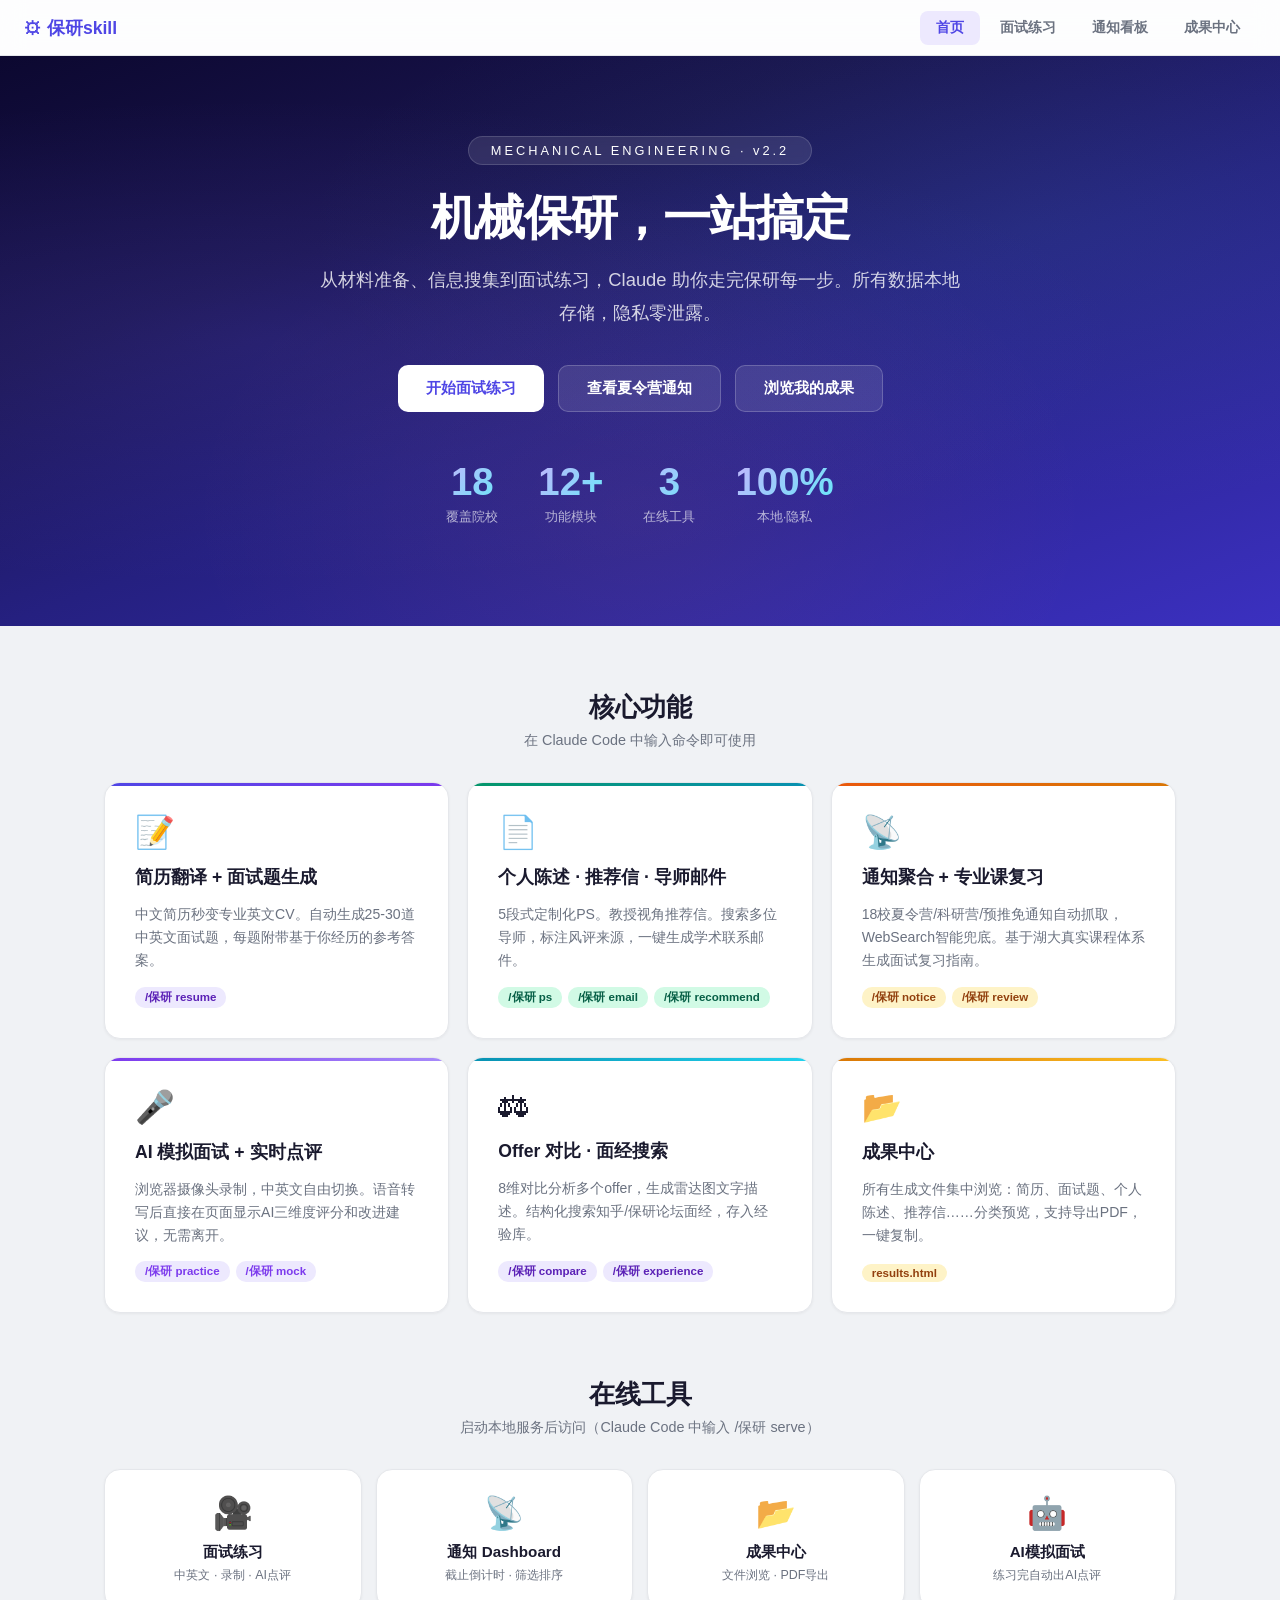
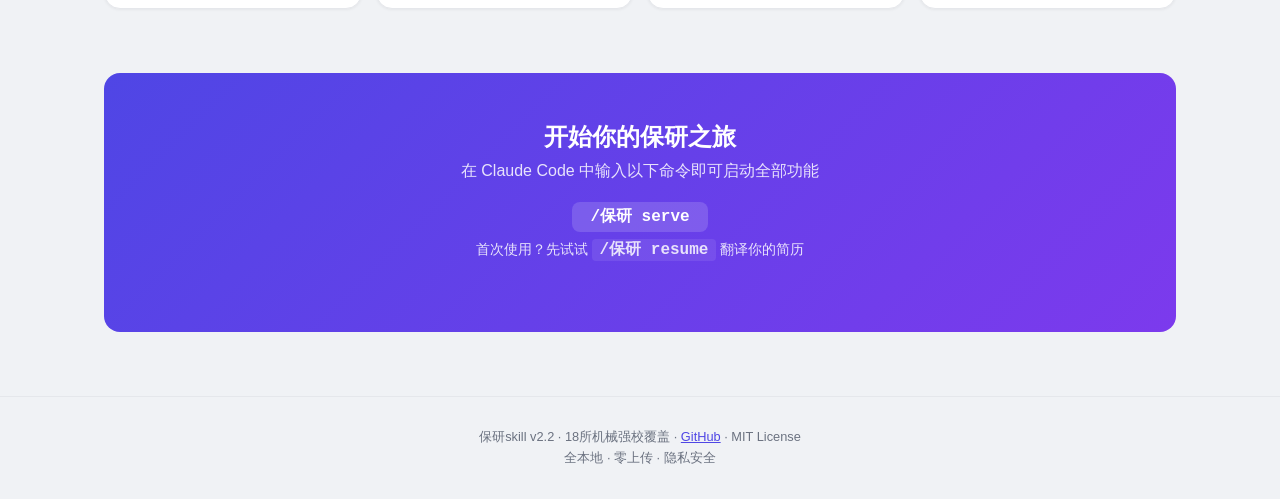
==== commit bf4013ea: "feat: 即时AI反馈+练习面试合并+多校材料 1. 反馈即时处理: handle_feedback直接调用evaluate_answer, 无需后台worker 2. 练习+面试合并: 删除int" ====
--- a/web/index.html
+++ b/web/index.html
@@ -147,7 +147,7 @@
   <div class="hero-stats">
     <div><div class="hs-num">18</div><div class="hs-lbl">覆盖院校</div></div>
     <div><div class="hs-num">12+</div><div class="hs-lbl">功能模块</div></div>
-    <div><div class="hs-num">4</div><div class="hs-lbl">在线工具</div></div>
+    <div><div class="hs-num">3</div><div class="hs-lbl">在线工具</div></div>
     <div><div class="hs-num">100%</div><div class="hs-lbl">本地·隐私</div></div>
   </div>
 </section>
@@ -196,7 +196,7 @@
       <a href="practice.html" class="tcard"><div class="ti">&#x1F3A5;</div><div class="tt">面试练习</div><div class="td">中英文 · 录制 · AI点评</div></a>
       <a href="notices.html" class="tcard"><div class="ti">&#x1F4E1;</div><div class="tt">通知 Dashboard</div><div class="td">截止倒计时 · 筛选排序</div></a>
       <a href="results.html" class="tcard"><div class="ti">&#x1F4C2;</div><div class="tt">成果中心</div><div class="td">文件浏览 · PDF导出</div></a>
-      <a href="interviewer.html" class="tcard"><div class="ti">&#x1F916;</div><div class="tt">模拟面试官</div><div class="td">AI追问式对话面试</div></a>
+      <a href="practice.html" class="tcard"><div class="ti">&#x1F916;</div><div class="tt">AI模拟面试</div><div class="td">练习完自动出AI点评</div></a>
     </div>
   </div>
 
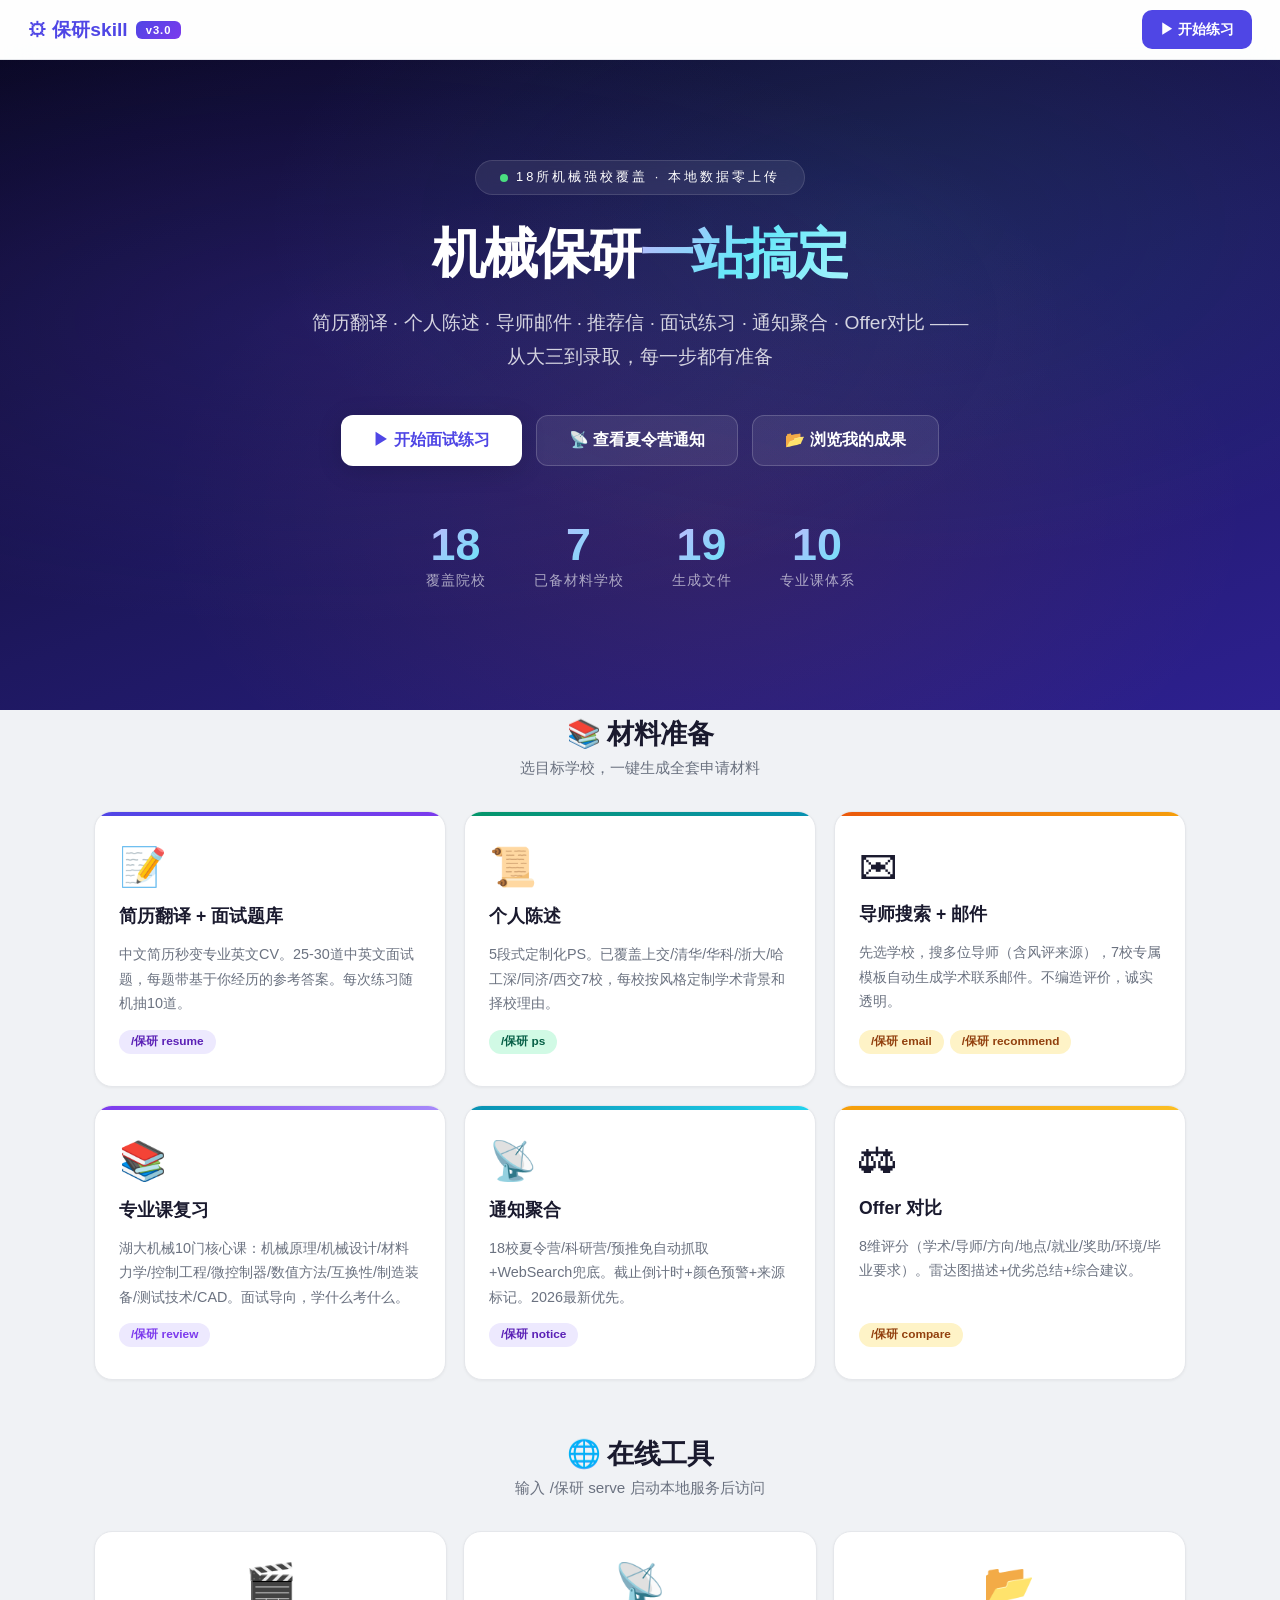
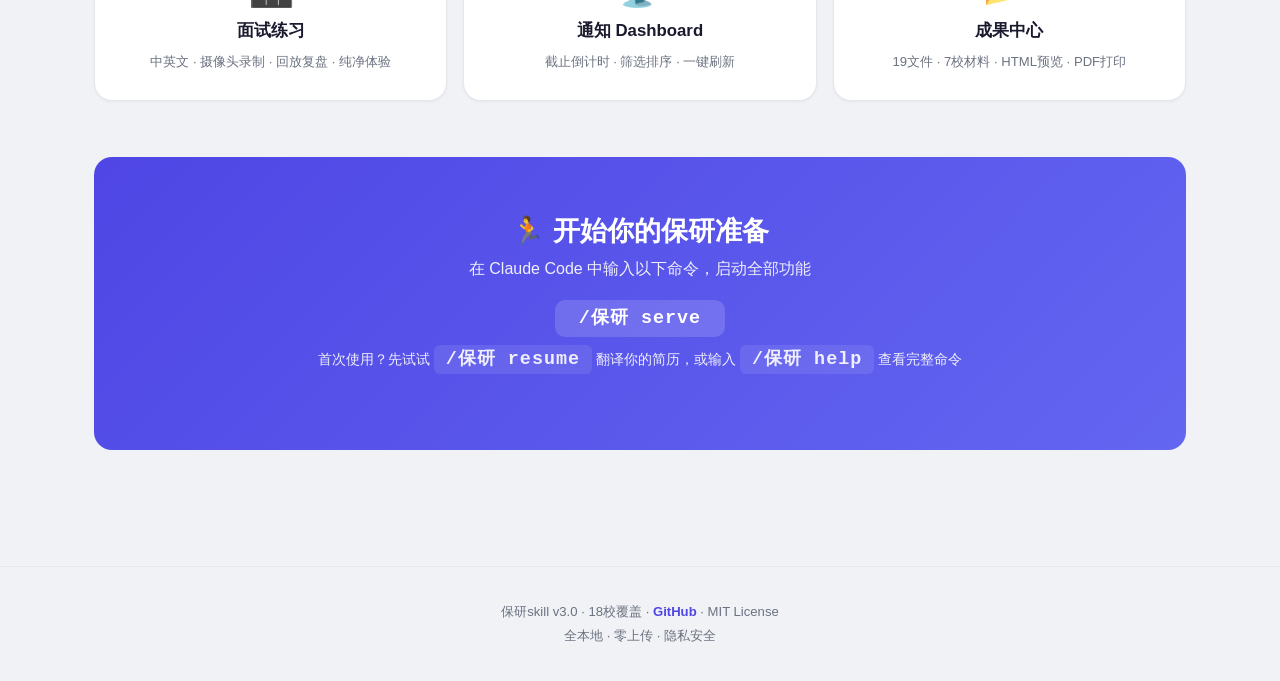
==== commit c86efb83: "feat: 成果中心按学校重组 + 7校完整材料 + README突出总网站 1. results.html全面重构:    - 默认按学校分组, 每校卡片含全套材料    - 支持按学校/按类型切换" ====
--- a/web/index.html
+++ b/web/index.html
@@ -3,215 +3,162 @@
 <head>
 <meta charset="UTF-8">
 <meta name="viewport" content="width=device-width, initial-scale=1.0">
-<title>保研skill — 机械工程保研全流程助手</title>
+<title>保研skill v3.0 — 机械工程保研全流程助手</title>
 <style>
-:root {
-  --bg:#f0f2f5; --card:#fff; --text:#1a1a2e; --t2:#6b7280;
-  --p1:#4f46e5; --p2:#7c3aed; --g1:#059669; --g2:#0891b2;
-  --o1:#ea580c; --o2:#d97706; --r1:#dc2626;
-  --bdr:#e5e7eb; --r:16px; --sh:0 1px 3px rgba(0,0,0,0.05);
-  --font:-apple-system,"Microsoft YaHei",sans-serif;
-}
+:root{--bg:#f0f2f5;--card:#fff;--text:#1a1a2e;--t2:#6b7280;--p1:#4f46e5;--p2:#7c3aed;--g1:#059669;--g2:#0891b2;--o1:#ea580c;--bdr:#e5e7eb;--r:18px;--sh:0 1px 3px rgba(0,0,0,0.05);--font:-apple-system,"Microsoft YaHei",sans-serif}
 *{margin:0;padding:0;box-sizing:border-box}
 body{font-family:var(--font);background:var(--bg);color:var(--text)}
 
-/* Nav */
-.navbar{
-  background:rgba(255,255,255,0.85); backdrop-filter:blur(12px);
-  border-bottom:1px solid var(--bdr); padding:0 24px;
-  position:sticky; top:0; z-index:100; display:flex; align-items:center; height:56px;
-}
-.nav-logo{font-weight:800;font-size:1.1rem;color:var(--p1);text-decoration:none;display:flex;align-items:center;gap:8px}
+.navbar{background:rgba(255,255,255,0.9);backdrop-filter:blur(16px);border-bottom:1px solid var(--bdr);padding:0 28px;position:sticky;top:0;z-index:100;display:flex;align-items:center;height:60px}
+.nav-logo{font-weight:900;font-size:1.2rem;color:var(--p1);text-decoration:none;display:flex;align-items:center;gap:8px}
+.nav-logo span{background:linear-gradient(135deg,var(--p1),var(--p2));color:#fff;padding:3px 10px;border-radius:6px;font-size:0.7rem;font-weight:800;letter-spacing:1px}
 .nav-links{margin-left:auto;display:flex;gap:4px}
-.nav-links a{
-  padding:8px 16px;border-radius:8px;text-decoration:none;font-size:0.85rem;font-weight:600;
-  color:var(--t2);transition:all 0.15s;
-}
+.nav-links a{padding:10px 18px;border-radius:10px;text-decoration:none;font-size:0.88rem;font-weight:600;color:var(--t2);transition:all 0.2s}
 .nav-links a:hover{background:#f3f4f6;color:var(--text)}
-.nav-links a.active{background:#ede9fe;color:var(--p1)}
+.nav-links a.cta{background:var(--p1);color:#fff}
+.nav-links a.cta:hover{background:#4338ca}
 
-/* Hero */
-.hero{
-  background:linear-gradient(160deg,#0c0830 0%,#1a1550 30%,#252080 55%,#3b30c0 100%);
-  color:#fff;padding:80px 24px 100px;text-align:center;position:relative;overflow:hidden;
-}
-.hero::before{
-  content:'';position:absolute;inset:0;
-  background:radial-gradient(ellipse at 20% 50%,rgba(120,100,255,0.12) 0%,transparent 60%),
-             radial-gradient(ellipse at 80% 30%,rgba(80,200,200,0.08) 0%,transparent 50%),
-             radial-gradient(ellipse at 50% 80%,rgba(255,150,50,0.06) 0%,transparent 50%);
-}
+.hero{background:linear-gradient(160deg,#0a0825 0%,#151040 30%,#1e1860 55%,#2d2090 100%);color:#fff;padding:100px 24px 120px;text-align:center;position:relative;overflow:hidden}
+.hero::before{content:'';position:absolute;inset:0;background:radial-gradient(ellipse at 25% 40%,rgba(100,80,255,0.15) 0%,transparent 55%),radial-gradient(ellipse at 70% 25%,rgba(60,200,180,0.1) 0%,transparent 50%),radial-gradient(ellipse at 55% 70%,rgba(255,140,40,0.08) 0%,transparent 55%)}
 .hero>*{position:relative;z-index:1}
-.hero-badge{
-  display:inline-block;background:rgba(255,255,255,0.1);border:1px solid rgba(255,255,255,0.15);
-  padding:6px 22px;border-radius:20px;font-size:0.8rem;margin-bottom:24px;letter-spacing:3px;
-  backdrop-filter:blur(4px);
-}
-.hero h1{font-size:3rem;font-weight:900;margin-bottom:16px;letter-spacing:-1.5px;line-height:1.2}
-.hero p{font-size:1.15rem;opacity:0.8;line-height:1.8;max-width:650px;margin:0 auto 36px}
+.hero-badge{display:inline-flex;align-items:center;gap:8px;background:rgba(255,255,255,0.08);border:1px solid rgba(255,255,255,0.12);padding:8px 24px;border-radius:24px;font-size:0.8rem;margin-bottom:28px;letter-spacing:3px;backdrop-filter:blur(8px)}
+.hero-badge .dot{width:8px;height:8px;background:#4ade80;border-radius:50%;animation:pulse 2s infinite}
+@keyframes pulse{0%,100%{opacity:1}50%{opacity:0.4}}
+.hero h1{font-size:3.4rem;font-weight:900;margin-bottom:20px;letter-spacing:-2px;line-height:1.15}
+.hero h1 span{background:linear-gradient(135deg,#c4b5fd,#67e8f9,#a5f3fc);-webkit-background-clip:text;-webkit-text-fill-color:transparent}
+.hero p{font-size:1.2rem;opacity:0.8;line-height:1.8;max-width:680px;margin:0 auto 40px}
 .hero-actions{display:flex;gap:14px;justify-content:center;flex-wrap:wrap}
-.btn{
-  display:inline-flex;align-items:center;gap:8px;padding:12px 28px;border-radius:10px;
-  font-size:0.95rem;font-weight:700;cursor:pointer;text-decoration:none;transition:all 0.2s;
-  font-family:var(--font);border:none;
-}
-.btn-primary{background:#fff;color:var(--p1)}
-.btn-primary:hover{transform:translateY(-2px);box-shadow:0 8px 30px rgba(0,0,0,0.2)}
-.btn-ghost{background:rgba(255,255,255,0.1);color:#fff;border:1px solid rgba(255,255,255,0.2)}
-.btn-ghost:hover{background:rgba(255,255,255,0.18)}
-.hero-stats{display:flex;gap:40px;justify-content:center;margin-top:48px;flex-wrap:wrap}
-.hs-num{font-size:2.4rem;font-weight:900;background:linear-gradient(135deg,#c4b5fd,#67e8f9);-webkit-background-clip:text;-webkit-text-fill-color:transparent}
-.hs-lbl{font-size:0.82rem;opacity:0.65;margin-top:4px}
+.btn{padding:14px 32px;border-radius:12px;font-size:1rem;font-weight:700;cursor:pointer;text-decoration:none;transition:all 0.25s;font-family:var(--font);border:none;display:inline-flex;align-items:center;gap:8px}
+.btn-primary{background:#fff;color:var(--p1);box-shadow:0 4px 24px rgba(0,0,0,0.15)}
+.btn-primary:hover{transform:translateY(-3px);box-shadow:0 8px 32px rgba(255,255,255,0.25)}
+.btn-ghost{background:rgba(255,255,255,0.08);color:#fff;border:1px solid rgba(255,255,255,0.18)}
+.btn-ghost:hover{background:rgba(255,255,255,0.15);transform:translateY(-2px)}
+.hero-stats{display:flex;gap:48px;justify-content:center;margin-top:56px;flex-wrap:wrap}
+.hs-item{text-align:center}
+.hs-num{font-size:2.8rem;font-weight:900;background:linear-gradient(135deg,#c4b5fd,#67e8f9);-webkit-background-clip:text;-webkit-text-fill-color:transparent;line-height:1}
+.hs-lbl{font-size:0.85rem;opacity:0.6;margin-top:6px;letter-spacing:1px}
 
-/* Sections */
-.container{max-width:1120px;margin:0 auto;padding:0 24px}
-.section{margin:64px 0}
+.container{max-width:1140px;margin:-50px auto 0;padding:0 24px 60px;position:relative;z-index:2}
+
+.section{margin:56px 0}
 .section-head{text-align:center;margin-bottom:32px}
-.section-head h2{font-size:1.6rem;font-weight:800;letter-spacing:-0.5px}
-.section-head p{color:var(--t2);font-size:0.9rem;margin-top:6px}
+.section-head h2{font-size:1.7rem;font-weight:800;letter-spacing:-0.5px}
+.section-head p{color:var(--t2);font-size:0.95rem;margin-top:6px}
 
-/* Feature Grid */
-.fgrid{display:grid;grid-template-columns:repeat(auto-fit,minmax(320px,1fr));gap:18px}
-.fcard{
-  background:var(--card);border-radius:var(--r);padding:30px;
-  box-shadow:var(--sh);border:1px solid var(--bdr);transition:all 0.25s;
-  display:flex;flex-direction:column;gap:14px;position:relative;overflow:hidden;
-}
-.fcard:hover{transform:translateY(-3px);box-shadow:0 12px 40px rgba(0,0,0,0.08)}
-.fcard::before{content:'';position:absolute;top:0;left:0;width:100%;height:3px}
+.fgrid{display:grid;grid-template-columns:repeat(3,1fr);gap:18px}
+.fcard{background:var(--card);border-radius:var(--r);padding:32px 24px;box-shadow:var(--sh);border:1px solid var(--bdr);transition:all 0.3s;text-decoration:none;color:var(--text);display:flex;flex-direction:column;gap:14px;position:relative;overflow:hidden}
+.fcard:hover{transform:translateY(-4px);box-shadow:0 16px 40px rgba(0,0,0,0.1)}
+.fcard::before{content:'';position:absolute;top:0;left:0;width:100%;height:4px}
 .fcard.c0::before{background:linear-gradient(90deg,var(--p1),var(--p2))}
 .fcard.c1::before{background:linear-gradient(90deg,var(--g1),var(--g2))}
-.fcard.c2::before{background:linear-gradient(90deg,var(--o1),var(--o2))}
+.fcard.c2::before{background:linear-gradient(90deg,var(--o1),#f59e0b)}
 .fcard.c3::before{background:linear-gradient(90deg,var(--p2),#a78bfa)}
 .fcard.c4::before{background:linear-gradient(90deg,var(--g2),#22d3ee)}
-.fcard.c5::before{background:linear-gradient(90deg,var(--o2),#fbbf24)}
-.fi{font-size:2rem}.ft{font-size:1.1rem;font-weight:700}.fd{font-size:0.88rem;color:var(--t2);line-height:1.65;flex:1}
-.ftag{display:inline-flex;align-items:center;gap:6px;flex-wrap:wrap}
-.tag{padding:3px 10px;border-radius:10px;font-size:0.72rem;font-weight:700}
-.tb{background:#ede9fe;color:#5b21b6}.tg{background:#d1fae5;color:#065f46}
-.to{background:#fef3c7;color:#92400e}.tp{background:#ede9fe;color:#7c3aed}
+.fcard.c5::before{background:linear-gradient(90deg,#f59e0b,#fbbf24)}
+.fi{font-size:2.4rem}.ft{font-size:1.1rem;font-weight:700}.fd{font-size:0.9rem;color:var(--t2);line-height:1.7;flex:1}
+.ftag{display:flex;flex-wrap:wrap;gap:6px}
+.tag{padding:4px 12px;border-radius:12px;font-size:0.74rem;font-weight:700}
+.tb{background:#ede9fe;color:#5b21b6}.tg{background:#d1fae5;color:#065f46}.to{background:#fef3c7;color:#92400e}.tp{background:#ede9fe;color:#7c3aed}
 
-/* Tool cards */
-.tools-row{display:grid;grid-template-columns:repeat(4,1fr);gap:14px;margin-top:20px}
-.tcard{
-  background:var(--card);border-radius:var(--r);padding:24px 20px;text-align:center;
-  box-shadow:var(--sh);text-decoration:none;color:var(--text);transition:all 0.2s;
-  border:1px solid var(--bdr);
-}
-.tcard:hover{transform:translateY(-3px);box-shadow:0 8px 24px rgba(0,0,0,0.1)}
-.tcard .ti{font-size:2rem;margin-bottom:10px}
-.tcard .tt{font-weight:700;font-size:0.95rem}
-.tcard .td{font-size:0.78rem;color:var(--t2);margin-top:4px}
+.tools-row{display:grid;grid-template-columns:repeat(3,1fr);gap:16px;margin-top:24px}
+.tcard{background:var(--card);border-radius:var(--r);padding:28px 22px;text-align:center;box-shadow:var(--sh);text-decoration:none;color:var(--text);border:1px solid var(--bdr);transition:all 0.25s;display:flex;flex-direction:column;align-items:center;gap:10px}
+.tcard:hover{transform:translateY(-4px);box-shadow:0 12px 32px rgba(0,0,0,0.1);border-color:var(--p1)}
+.tcard .ti{font-size:2.6rem}.tcard .tt{font-weight:700;font-size:1.05rem}.tcard .td{font-size:0.82rem;color:var(--t2);line-height:1.5}
 
-/* CTA */
-.cta{
-  background:linear-gradient(135deg,var(--p1),var(--p2));color:#fff;
-  border-radius:var(--r);padding:48px;text-align:center;margin:64px 0;
-}
-.cta h2{font-size:1.5rem;margin-bottom:8px}
-.cta p{opacity:0.85;margin-bottom:24px}
-.cta code{background:rgba(255,255,255,0.15);padding:6px 18px;border-radius:8px;font-size:1rem;font-weight:700}
+.cta{background:linear-gradient(135deg,var(--p1),#6366f1);color:#fff;border-radius:var(--r);padding:56px 40px;text-align:center;margin:56px 0}
+.cta h2{font-size:1.7rem;font-weight:800;margin-bottom:10px}
+.cta p{opacity:0.9;font-size:1rem;margin-bottom:24px}
+.cta code{background:rgba(255,255,255,0.15);padding:8px 24px;border-radius:10px;font-size:1.15rem;font-weight:700;letter-spacing:1px}
 
-footer{text-align:center;padding:32px;color:var(--t2);font-size:0.8rem;border-top:1px solid var(--bdr)}
+footer{text-align:center;padding:36px 24px;color:var(--t2);font-size:0.82rem;border-top:1px solid var(--bdr)}
+footer a{color:var(--p1);text-decoration:none;font-weight:600}
 
-@media(max-width:768px){
-  .hero h1{font-size:2rem}.hero{padding:48px 16px 60px}
-  .fgrid{grid-template-columns:1fr}
-  .tools-row{grid-template-columns:repeat(2,1fr)}
-  .hero-stats{gap:20px}
-}
-@media(max-width:480px){.tools-row{grid-template-columns:1fr}}
+@media(max-width:900px){.fgrid{grid-template-columns:repeat(2,1fr)}.hero h1{font-size:2.4rem}}
+@media(max-width:640px){.fgrid{grid-template-columns:1fr}.tools-row{grid-template-columns:1fr}.hero h1{font-size:1.8rem}.hero{padding:60px 16px 80px}.hero-stats{gap:24px}.hs-num{font-size:2rem}}
 </style>
 </head>
 <body>
 
 <nav class="navbar">
-  <a href="index.html" class="nav-logo">&#x2699; 保研skill</a>
+  <a href="index.html" class="nav-logo">&#9881; 保研skill <span>v3.0</span></a>
   <div class="nav-links">
-    <a href="index.html" class="active">首页</a>
-    <a href="practice.html">面试练习</a>
-    <a href="notices.html">通知看板</a>
-    <a href="results.html">成果中心</a>
+    <a href="practice.html">&#127916; 面试练习</a>
+    <a href="notices.html">&#128225; 通知看板</a>
+    <a href="results.html">&#128194; 成果中心</a>
+    <a href="practice.html" class="cta">&#9654; 开始练习</a>
   </div>
 </nav>
 
 <section class="hero">
-  <div class="hero-badge">MECHANICAL ENGINEERING · v2.2</div>
-  <h1>机械保研，一站搞定</h1>
-  <p>从材料准备、信息搜集到面试练习，Claude 助你走完保研每一步。所有数据本地存储，隐私零泄露。</p>
+  <div class="hero-badge"><span class="dot"></span> 18所机械强校覆盖 · 本地数据零上传</div>
+  <h1>机械保研<span>一站搞定</span></h1>
+  <p>简历翻译 · 个人陈述 · 导师邮件 · 推荐信 · 面试练习 · 通知聚合 · Offer对比 —— 从大三到录取，每一步都有准备</p>
   <div class="hero-actions">
-    <a href="practice.html" class="btn btn-primary">开始面试练习</a>
-    <a href="notices.html" class="btn btn-ghost">查看夏令营通知</a>
-    <a href="results.html" class="btn btn-ghost">浏览我的成果</a>
+    <a href="practice.html" class="btn btn-primary">&#9654; 开始面试练习</a>
+    <a href="notices.html" class="btn btn-ghost">&#128225; 查看夏令营通知</a>
+    <a href="results.html" class="btn btn-ghost">&#128194; 浏览我的成果</a>
   </div>
   <div class="hero-stats">
-    <div><div class="hs-num">18</div><div class="hs-lbl">覆盖院校</div></div>
-    <div><div class="hs-num">12+</div><div class="hs-lbl">功能模块</div></div>
-    <div><div class="hs-num">3</div><div class="hs-lbl">在线工具</div></div>
-    <div><div class="hs-num">100%</div><div class="hs-lbl">本地·隐私</div></div>
+    <div class="hs-item"><div class="hs-num">18</div><div class="hs-lbl">覆盖院校</div></div>
+    <div class="hs-item"><div class="hs-num">7</div><div class="hs-lbl">已备材料学校</div></div>
+    <div class="hs-item"><div class="hs-num">19</div><div class="hs-lbl">生成文件</div></div>
+    <div class="hs-item"><div class="hs-num">10</div><div class="hs-lbl">专业课体系</div></div>
   </div>
 </section>
 
 <div class="container">
 
   <div class="section">
-    <div class="section-head"><h2>核心功能</h2><p>在 Claude Code 中输入命令即可使用</p></div>
+    <div class="section-head"><h2>&#128218; 材料准备</h2><p>选目标学校，一键生成全套申请材料</p></div>
     <div class="fgrid">
       <div class="fcard c0">
-        <div class="fi">&#x1F4DD;</div><div class="ft">简历翻译 + 面试题生成</div>
-        <div class="fd">中文简历秒变专业英文CV。自动生成25-30道中英文面试题，每题附带基于你经历的参考答案。</div>
+        <div class="fi">&#128221;</div><div class="ft">简历翻译 + 面试题库</div><div class="fd">中文简历秒变专业英文CV。25-30道中英文面试题，每题带基于你经历的参考答案。每次练习随机抽10道。</div>
         <div class="ftag"><span class="tag tb">/保研 resume</span></div>
       </div>
       <div class="fcard c1">
-        <div class="fi">&#x1F4C4;</div><div class="ft">个人陈述 · 推荐信 · 导师邮件</div>
-        <div class="fd">5段式定制化PS。教授视角推荐信。搜索多位导师，标注风评来源，一键生成学术联系邮件。</div>
-        <div class="ftag"><span class="tag tg">/保研 ps</span><span class="tag tg">/保研 email</span><span class="tag tg">/保研 recommend</span></div>
+        <div class="fi">&#128220;</div><div class="ft">个人陈述</div><div class="fd">5段式定制化PS。已覆盖上交/清华/华科/浙大/哈工深/同济/西交7校，每校按风格定制学术背景和择校理由。</div>
+        <div class="ftag"><span class="tag tg">/保研 ps</span></div>
       </div>
       <div class="fcard c2">
-        <div class="fi">&#x1F4E1;</div><div class="ft">通知聚合 + 专业课复习</div>
-        <div class="fd">18校夏令营/科研营/预推免通知自动抓取，WebSearch智能兜底。基于湖大真实课程体系生成面试复习指南。</div>
-        <div class="ftag"><span class="tag to">/保研 notice</span><span class="tag to">/保研 review</span></div>
+        <div class="fi">&#9993;</div><div class="ft">导师搜索 + 邮件</div><div class="fd">先选学校，搜多位导师（含风评来源），7校专属模板自动生成学术联系邮件。不编造评价，诚实透明。</div>
+        <div class="ftag"><span class="tag to">/保研 email</span><span class="tag to">/保研 recommend</span></div>
       </div>
       <div class="fcard c3">
-        <div class="fi">&#x1F3A4;</div><div class="ft">AI 模拟面试 + 实时点评</div>
-        <div class="fd">浏览器摄像头录制，中英文自由切换。语音转写后直接在页面显示AI三维度评分和改进建议，无需离开。</div>
-        <div class="ftag"><span class="tag tp">/保研 practice</span><span class="tag tp">/保研 mock</span></div>
+        <div class="fi">&#128218;</div><div class="ft">专业课复习</div><div class="fd">湖大机械10门核心课：机械原理/机械设计/材料力学/控制工程/微控制器/数值方法/互换性/制造装备/测试技术/CAD。面试导向，学什么考什么。</div>
+        <div class="ftag"><span class="tag tp">/保研 review</span></div>
       </div>
       <div class="fcard c4">
-        <div class="fi">&#x2696;</div><div class="ft">Offer 对比 · 面经搜索</div>
-        <div class="fd">8维对比分析多个offer，生成雷达图文字描述。结构化搜索知乎/保研论坛面经，存入经验库。</div>
-        <div class="ftag"><span class="tag tb">/保研 compare</span><span class="tag tb">/保研 experience</span></div>
+        <div class="fi">&#128225;</div><div class="ft">通知聚合</div><div class="fd">18校夏令营/科研营/预推免自动抓取+WebSearch兜底。截止倒计时+颜色预警+来源标记。2026最新优先。</div>
+        <div class="ftag"><span class="tag tb">/保研 notice</span></div>
       </div>
       <div class="fcard c5">
-        <div class="fi">&#x1F4C2;</div><div class="ft">成果中心</div>
-        <div class="fd">所有生成文件集中浏览：简历、面试题、个人陈述、推荐信……分类预览，支持导出PDF，一键复制。</div>
-        <div class="ftag"><span class="tag to">results.html</span></div>
+        <div class="fi">&#9878;</div><div class="ft">Offer 对比</div><div class="fd">8维评分（学术/导师/方向/地点/就业/奖助/环境/毕业要求）。雷达图描述+优劣总结+综合建议。</div>
+        <div class="ftag"><span class="tag to">/保研 compare</span></div>
       </div>
     </div>
   </div>
 
   <div class="section">
-    <div class="section-head"><h2>在线工具</h2><p>启动本地服务后访问（Claude Code 中输入 /保研 serve）</p></div>
+    <div class="section-head"><h2>&#127760; 在线工具</h2><p>输入 /保研 serve 启动本地服务后访问</p></div>
     <div class="tools-row">
-      <a href="practice.html" class="tcard"><div class="ti">&#x1F3A5;</div><div class="tt">面试练习</div><div class="td">中英文 · 录制 · AI点评</div></a>
-      <a href="notices.html" class="tcard"><div class="ti">&#x1F4E1;</div><div class="tt">通知 Dashboard</div><div class="td">截止倒计时 · 筛选排序</div></a>
-      <a href="results.html" class="tcard"><div class="ti">&#x1F4C2;</div><div class="tt">成果中心</div><div class="td">文件浏览 · PDF导出</div></a>
-      <a href="practice.html" class="tcard"><div class="ti">&#x1F916;</div><div class="tt">AI模拟面试</div><div class="td">练习完自动出AI点评</div></a>
+      <a href="practice.html" class="tcard"><div class="ti">&#127916;</div><div class="tt">面试练习</div><div class="td">中英文 · 摄像头录制 · 回放复盘 · 纯净体验</div></a>
+      <a href="notices.html" class="tcard"><div class="ti">&#128225;</div><div class="tt">通知 Dashboard</div><div class="td">截止倒计时 · 筛选排序 · 一键刷新</div></a>
+      <a href="results.html" class="tcard"><div class="ti">&#128194;</div><div class="tt">成果中心</div><div class="td">19文件 · 7校材料 · HTML预览 · PDF打印</div></a>
     </div>
   </div>
 
   <div class="cta">
-    <h2>开始你的保研之旅</h2>
-    <p>在 Claude Code 中输入以下命令即可启动全部功能</p>
+    <h2>&#127939; 开始你的保研准备</h2>
+    <p>在 Claude Code 中输入以下命令，启动全部功能</p>
     <code>/保研 serve</code>
-    <p style="margin-top:12px;font-size:0.85rem">首次使用？先试试 <code style="background:rgba(255,255,255,0.1);padding:2px 8px;border-radius:4px">/保研 resume</code> 翻译你的简历</p>
+    <p style="margin-top:16px;font-size:0.9rem">首次使用？先试试 <code style="background:rgba(255,255,255,0.1);padding:4px 12px;border-radius:6px">/保研 resume</code> 翻译你的简历，或输入 <code style="background:rgba(255,255,255,0.1);padding:4px 12px;border-radius:6px">/保研 help</code> 查看完整命令</p>
   </div>
 
 </div>
 
 <footer>
-  <p>保研skill v2.2 · 18所机械强校覆盖 · <a href="https://github.com/fndhwpoff/baoyan-skill" style="color:var(--p1)">GitHub</a> · MIT License</p>
-  <p style="margin-top:4px">全本地 · 零上传 · 隐私安全</p>
+  <p>保研skill v3.0 &middot; 18校覆盖 &middot; <a href="https://github.com/fndhwpoff/baoyan-skill">GitHub</a> &middot; MIT License</p>
+  <p style="margin-top:6px">全本地 &middot; 零上传 &middot; 隐私安全</p>
 </footer>
 
 </body>
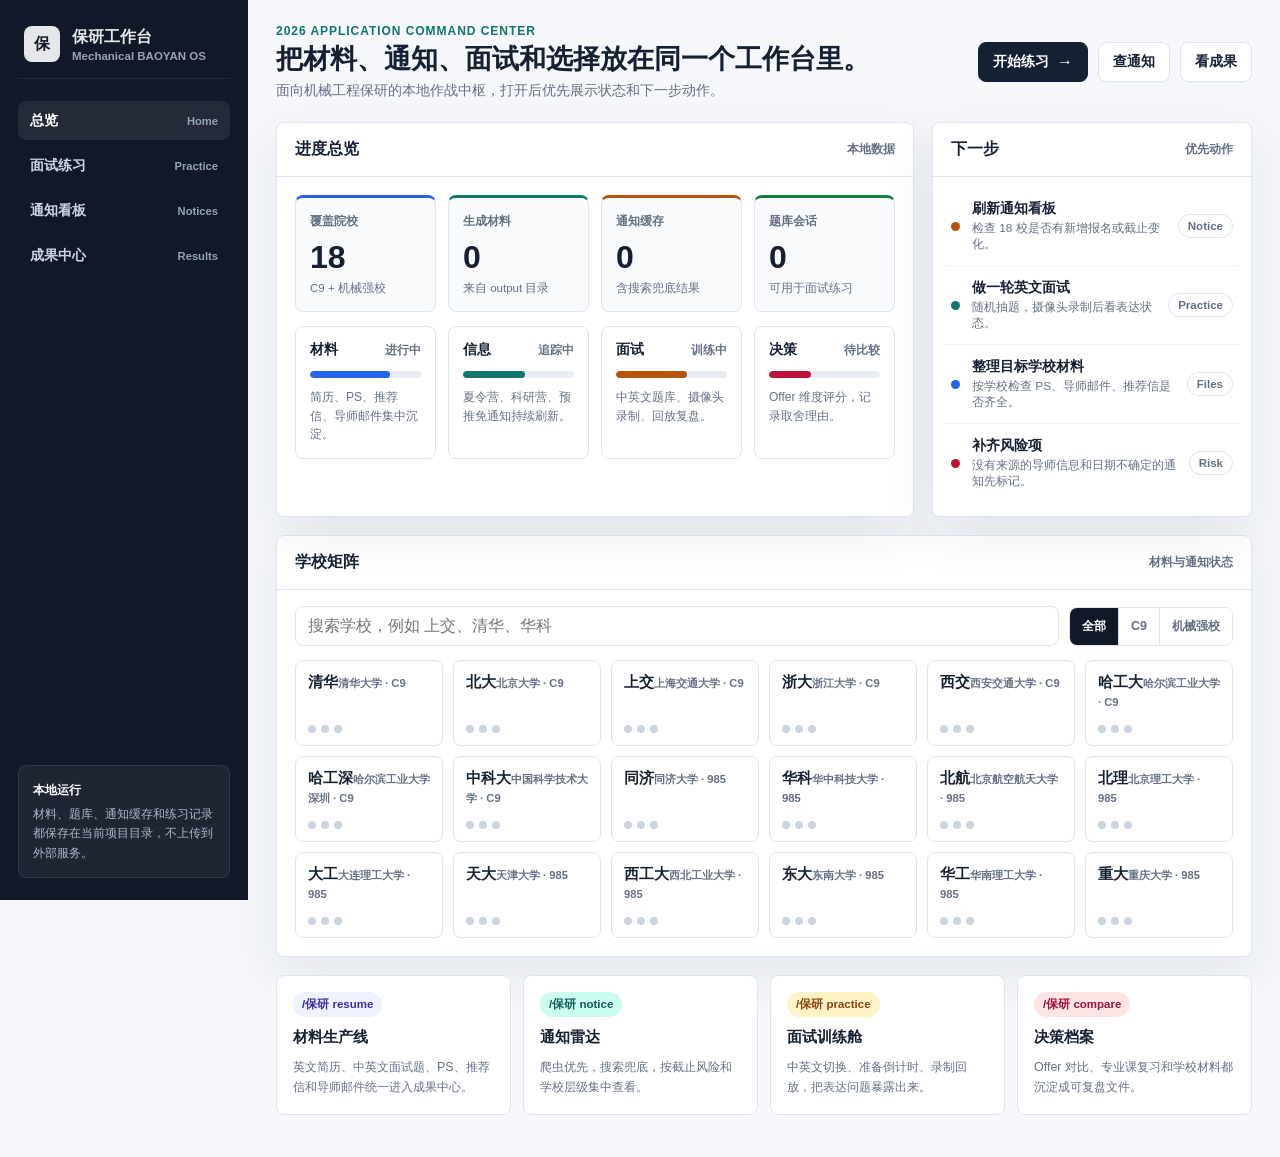
==== commit 95a331a8: "feat: redesign home dashboard" ====
--- a/web/index.html
+++ b/web/index.html
@@ -3,163 +3,382 @@
 <head>
 <meta charset="UTF-8">
 <meta name="viewport" content="width=device-width, initial-scale=1.0">
-<title>保研skill v3.0 — 机械工程保研全流程助手</title>
+<title>保研工作台 — 机械工程保研全流程助手</title>
 <style>
-:root{--bg:#f0f2f5;--card:#fff;--text:#1a1a2e;--t2:#6b7280;--p1:#4f46e5;--p2:#7c3aed;--g1:#059669;--g2:#0891b2;--o1:#ea580c;--bdr:#e5e7eb;--r:18px;--sh:0 1px 3px rgba(0,0,0,0.05);--font:-apple-system,"Microsoft YaHei",sans-serif}
-*{margin:0;padding:0;box-sizing:border-box}
-body{font-family:var(--font);background:var(--bg);color:var(--text)}
-
-.navbar{background:rgba(255,255,255,0.9);backdrop-filter:blur(16px);border-bottom:1px solid var(--bdr);padding:0 28px;position:sticky;top:0;z-index:100;display:flex;align-items:center;height:60px}
-.nav-logo{font-weight:900;font-size:1.2rem;color:var(--p1);text-decoration:none;display:flex;align-items:center;gap:8px}
-.nav-logo span{background:linear-gradient(135deg,var(--p1),var(--p2));color:#fff;padding:3px 10px;border-radius:6px;font-size:0.7rem;font-weight:800;letter-spacing:1px}
-.nav-links{margin-left:auto;display:flex;gap:4px}
-.nav-links a{padding:10px 18px;border-radius:10px;text-decoration:none;font-size:0.88rem;font-weight:600;color:var(--t2);transition:all 0.2s}
-.nav-links a:hover{background:#f3f4f6;color:var(--text)}
-.nav-links a.cta{background:var(--p1);color:#fff}
-.nav-links a.cta:hover{background:#4338ca}
-
-.hero{background:linear-gradient(160deg,#0a0825 0%,#151040 30%,#1e1860 55%,#2d2090 100%);color:#fff;padding:100px 24px 120px;text-align:center;position:relative;overflow:hidden}
-.hero::before{content:'';position:absolute;inset:0;background:radial-gradient(ellipse at 25% 40%,rgba(100,80,255,0.15) 0%,transparent 55%),radial-gradient(ellipse at 70% 25%,rgba(60,200,180,0.1) 0%,transparent 50%),radial-gradient(ellipse at 55% 70%,rgba(255,140,40,0.08) 0%,transparent 55%)}
-.hero>*{position:relative;z-index:1}
-.hero-badge{display:inline-flex;align-items:center;gap:8px;background:rgba(255,255,255,0.08);border:1px solid rgba(255,255,255,0.12);padding:8px 24px;border-radius:24px;font-size:0.8rem;margin-bottom:28px;letter-spacing:3px;backdrop-filter:blur(8px)}
-.hero-badge .dot{width:8px;height:8px;background:#4ade80;border-radius:50%;animation:pulse 2s infinite}
-@keyframes pulse{0%,100%{opacity:1}50%{opacity:0.4}}
-.hero h1{font-size:3.4rem;font-weight:900;margin-bottom:20px;letter-spacing:-2px;line-height:1.15}
-.hero h1 span{background:linear-gradient(135deg,#c4b5fd,#67e8f9,#a5f3fc);-webkit-background-clip:text;-webkit-text-fill-color:transparent}
-.hero p{font-size:1.2rem;opacity:0.8;line-height:1.8;max-width:680px;margin:0 auto 40px}
-.hero-actions{display:flex;gap:14px;justify-content:center;flex-wrap:wrap}
-.btn{padding:14px 32px;border-radius:12px;font-size:1rem;font-weight:700;cursor:pointer;text-decoration:none;transition:all 0.25s;font-family:var(--font);border:none;display:inline-flex;align-items:center;gap:8px}
-.btn-primary{background:#fff;color:var(--p1);box-shadow:0 4px 24px rgba(0,0,0,0.15)}
-.btn-primary:hover{transform:translateY(-3px);box-shadow:0 8px 32px rgba(255,255,255,0.25)}
-.btn-ghost{background:rgba(255,255,255,0.08);color:#fff;border:1px solid rgba(255,255,255,0.18)}
-.btn-ghost:hover{background:rgba(255,255,255,0.15);transform:translateY(-2px)}
-.hero-stats{display:flex;gap:48px;justify-content:center;margin-top:56px;flex-wrap:wrap}
-.hs-item{text-align:center}
-.hs-num{font-size:2.8rem;font-weight:900;background:linear-gradient(135deg,#c4b5fd,#67e8f9);-webkit-background-clip:text;-webkit-text-fill-color:transparent;line-height:1}
-.hs-lbl{font-size:0.85rem;opacity:0.6;margin-top:6px;letter-spacing:1px}
-
-.container{max-width:1140px;margin:-50px auto 0;padding:0 24px 60px;position:relative;z-index:2}
-
-.section{margin:56px 0}
-.section-head{text-align:center;margin-bottom:32px}
-.section-head h2{font-size:1.7rem;font-weight:800;letter-spacing:-0.5px}
-.section-head p{color:var(--t2);font-size:0.95rem;margin-top:6px}
-
-.fgrid{display:grid;grid-template-columns:repeat(3,1fr);gap:18px}
-.fcard{background:var(--card);border-radius:var(--r);padding:32px 24px;box-shadow:var(--sh);border:1px solid var(--bdr);transition:all 0.3s;text-decoration:none;color:var(--text);display:flex;flex-direction:column;gap:14px;position:relative;overflow:hidden}
-.fcard:hover{transform:translateY(-4px);box-shadow:0 16px 40px rgba(0,0,0,0.1)}
-.fcard::before{content:'';position:absolute;top:0;left:0;width:100%;height:4px}
-.fcard.c0::before{background:linear-gradient(90deg,var(--p1),var(--p2))}
-.fcard.c1::before{background:linear-gradient(90deg,var(--g1),var(--g2))}
-.fcard.c2::before{background:linear-gradient(90deg,var(--o1),#f59e0b)}
-.fcard.c3::before{background:linear-gradient(90deg,var(--p2),#a78bfa)}
-.fcard.c4::before{background:linear-gradient(90deg,var(--g2),#22d3ee)}
-.fcard.c5::before{background:linear-gradient(90deg,#f59e0b,#fbbf24)}
-.fi{font-size:2.4rem}.ft{font-size:1.1rem;font-weight:700}.fd{font-size:0.9rem;color:var(--t2);line-height:1.7;flex:1}
-.ftag{display:flex;flex-wrap:wrap;gap:6px}
-.tag{padding:4px 12px;border-radius:12px;font-size:0.74rem;font-weight:700}
-.tb{background:#ede9fe;color:#5b21b6}.tg{background:#d1fae5;color:#065f46}.to{background:#fef3c7;color:#92400e}.tp{background:#ede9fe;color:#7c3aed}
-
-.tools-row{display:grid;grid-template-columns:repeat(3,1fr);gap:16px;margin-top:24px}
-.tcard{background:var(--card);border-radius:var(--r);padding:28px 22px;text-align:center;box-shadow:var(--sh);text-decoration:none;color:var(--text);border:1px solid var(--bdr);transition:all 0.25s;display:flex;flex-direction:column;align-items:center;gap:10px}
-.tcard:hover{transform:translateY(-4px);box-shadow:0 12px 32px rgba(0,0,0,0.1);border-color:var(--p1)}
-.tcard .ti{font-size:2.6rem}.tcard .tt{font-weight:700;font-size:1.05rem}.tcard .td{font-size:0.82rem;color:var(--t2);line-height:1.5}
-
-.cta{background:linear-gradient(135deg,var(--p1),#6366f1);color:#fff;border-radius:var(--r);padding:56px 40px;text-align:center;margin:56px 0}
-.cta h2{font-size:1.7rem;font-weight:800;margin-bottom:10px}
-.cta p{opacity:0.9;font-size:1rem;margin-bottom:24px}
-.cta code{background:rgba(255,255,255,0.15);padding:8px 24px;border-radius:10px;font-size:1.15rem;font-weight:700;letter-spacing:1px}
-
-footer{text-align:center;padding:36px 24px;color:var(--t2);font-size:0.82rem;border-top:1px solid var(--bdr)}
-footer a{color:var(--p1);text-decoration:none;font-weight:600}
-
-@media(max-width:900px){.fgrid{grid-template-columns:repeat(2,1fr)}.hero h1{font-size:2.4rem}}
-@media(max-width:640px){.fgrid{grid-template-columns:1fr}.tools-row{grid-template-columns:1fr}.hero h1{font-size:1.8rem}.hero{padding:60px 16px 80px}.hero-stats{gap:24px}.hs-num{font-size:2rem}}
+:root{
+  --bg:#f5f7fb;
+  --panel:#ffffff;
+  --panel-2:#f8fafc;
+  --ink:#162033;
+  --muted:#647084;
+  --line:#dfe5ee;
+  --blue:#2563eb;
+  --teal:#0f766e;
+  --amber:#b45309;
+  --rose:#be123c;
+  --green:#15803d;
+  --shadow:0 18px 50px rgba(25,38,64,.08);
+  --radius:8px;
+  --font:-apple-system,BlinkMacSystemFont,"Segoe UI","Microsoft YaHei",sans-serif;
+}
+*{box-sizing:border-box;margin:0;padding:0}
+body{font-family:var(--font);background:var(--bg);color:var(--ink);min-height:100vh}
+a{color:inherit;text-decoration:none}
+button,input{font:inherit}
+
+.shell{min-height:100vh;display:grid;grid-template-columns:248px 1fr}
+.side{
+  position:sticky;top:0;height:100vh;background:#111827;color:#e5e7eb;
+  padding:22px 18px;display:flex;flex-direction:column;gap:22px
+}
+.brand{display:flex;align-items:center;gap:12px;padding:4px 6px 16px;border-bottom:1px solid rgba(255,255,255,.08)}
+.brand-mark{width:36px;height:36px;border-radius:8px;background:#e5e7eb;color:#111827;display:grid;place-items:center;font-weight:900}
+.brand h1{font-size:1rem;line-height:1.25;font-weight:800}
+.brand span{display:block;font-size:.72rem;color:#9ca3af;margin-top:3px;font-weight:600}
+.nav{display:flex;flex-direction:column;gap:6px}
+.nav a{display:flex;align-items:center;justify-content:space-between;padding:10px 12px;border-radius:8px;color:#cbd5e1;font-size:.9rem;font-weight:650}
+.nav a:hover,.nav a.active{background:rgba(255,255,255,.08);color:#fff}
+.nav small{font-size:.7rem;color:#94a3b8;font-weight:700}
+.side-note{margin-top:auto;background:rgba(255,255,255,.06);border:1px solid rgba(255,255,255,.08);border-radius:8px;padding:14px}
+.side-note b{font-size:.78rem;color:#fff}
+.side-note p{font-size:.76rem;color:#aeb8c7;line-height:1.6;margin-top:6px}
+
+.main{padding:24px 28px 42px;min-width:0}
+.topbar{display:flex;align-items:center;gap:18px;margin-bottom:22px}
+.title{flex:1}
+.title .eyebrow{font-size:.75rem;color:var(--teal);font-weight:800;letter-spacing:.08em;text-transform:uppercase}
+.title h2{font-size:1.7rem;letter-spacing:0;line-height:1.25;margin-top:4px}
+.title p{color:var(--muted);font-size:.9rem;margin-top:5px}
+.quick-actions{display:flex;gap:10px;flex-wrap:wrap;justify-content:flex-end}
+.btn{
+  display:inline-flex;align-items:center;gap:8px;border:1px solid var(--line);background:var(--panel);
+  color:var(--ink);padding:10px 14px;border-radius:8px;font-size:.86rem;font-weight:750;box-shadow:0 1px 0 rgba(0,0,0,.02)
+}
+.btn.primary{background:var(--ink);border-color:var(--ink);color:#fff}
+.btn:hover{transform:translateY(-1px);box-shadow:0 8px 24px rgba(25,38,64,.1)}
+.btn .arrow{font-size:1rem;line-height:1}
+
+.grid{display:grid;grid-template-columns:minmax(0,1.35fr) minmax(320px,.65fr);gap:18px}
+.panel{background:var(--panel);border:1px solid var(--line);border-radius:var(--radius);box-shadow:var(--shadow)}
+.panel-head{display:flex;align-items:center;justify-content:space-between;gap:12px;padding:16px 18px;border-bottom:1px solid var(--line)}
+.panel-head h3{font-size:.98rem}
+.panel-head span{font-size:.78rem;color:var(--muted);font-weight:650}
+
+.overview{padding:18px}
+.score-row{display:grid;grid-template-columns:repeat(4,1fr);gap:12px}
+.metric{background:var(--panel-2);border:1px solid var(--line);border-radius:8px;padding:15px 14px;min-height:102px}
+.metric .label{font-size:.76rem;color:var(--muted);font-weight:750}
+.metric .num{font-size:2rem;font-weight:900;line-height:1.1;margin-top:10px}
+.metric .hint{font-size:.72rem;color:var(--muted);margin-top:6px}
+.metric.blue{border-top:3px solid var(--blue)}
+.metric.teal{border-top:3px solid var(--teal)}
+.metric.amber{border-top:3px solid var(--amber)}
+.metric.green{border-top:3px solid var(--green)}
+
+.workflow{display:grid;grid-template-columns:repeat(4,1fr);gap:12px;margin-top:14px}
+.stage{border:1px solid var(--line);border-radius:8px;padding:14px;background:#fff}
+.stage-top{display:flex;align-items:center;justify-content:space-between;margin-bottom:12px}
+.stage b{font-size:.86rem}
+.stage em{font-style:normal;font-size:.72rem;color:var(--muted);font-weight:750}
+.bar{height:7px;border-radius:999px;background:#e8edf4;overflow:hidden}
+.bar i{display:block;height:100%;border-radius:999px;background:var(--blue)}
+.stage:nth-child(2) .bar i{background:var(--teal)}
+.stage:nth-child(3) .bar i{background:var(--amber)}
+.stage:nth-child(4) .bar i{background:var(--rose)}
+.stage p{font-size:.75rem;color:var(--muted);line-height:1.55;margin-top:10px}
+
+.focus-list{padding:10px 12px 14px}
+.focus-item{display:grid;grid-template-columns:auto 1fr auto;gap:12px;align-items:center;padding:12px 6px;border-bottom:1px solid #edf1f6}
+.focus-item:last-child{border-bottom:0}
+.dot{width:9px;height:9px;border-radius:50%;background:var(--blue)}
+.dot.teal{background:var(--teal)}.dot.amber{background:var(--amber)}.dot.rose{background:var(--rose)}
+.focus-item b{display:block;font-size:.88rem}
+.focus-item p{font-size:.74rem;color:var(--muted);margin-top:3px}
+.pill{border:1px solid var(--line);border-radius:999px;padding:5px 9px;font-size:.72rem;font-weight:800;color:var(--muted);background:#fff}
+
+.school-section{margin-top:18px}
+.school-board{padding:16px 18px 18px}
+.school-toolbar{display:flex;gap:10px;margin-bottom:14px;align-items:center}
+.search{flex:1;border:1px solid var(--line);background:#fff;border-radius:8px;padding:10px 12px;color:var(--ink);min-width:180px}
+.seg{display:flex;border:1px solid var(--line);border-radius:8px;overflow:hidden;background:#fff}
+.seg button{border:0;border-right:1px solid var(--line);background:#fff;padding:10px 12px;font-size:.78rem;font-weight:800;color:var(--muted);cursor:pointer}
+.seg button:last-child{border-right:0}
+.seg button.active{background:#111827;color:#fff}
+.schools{display:grid;grid-template-columns:repeat(6,1fr);gap:10px}
+.school{
+  border:1px solid var(--line);border-radius:8px;background:#fff;padding:12px;min-height:86px;
+  display:flex;flex-direction:column;justify-content:space-between;transition:.18s
+}
+.school:hover{border-color:#9fb4d4;transform:translateY(-2px);box-shadow:0 10px 24px rgba(25,38,64,.08)}
+.school strong{font-size:.92rem}
+.school small{font-size:.7rem;color:var(--muted);font-weight:750;margin-top:3px}
+.badges{display:flex;gap:5px;flex-wrap:wrap;margin-top:10px}
+.mini{width:8px;height:8px;border-radius:50%;background:#cbd5e1}
+.mini.done{background:var(--green)}
+.mini.hot{background:var(--amber)}
+.mini.risk{background:var(--rose)}
+
+.tools{margin-top:18px;display:grid;grid-template-columns:repeat(4,1fr);gap:12px}
+.tool{background:#fff;border:1px solid var(--line);border-radius:8px;padding:16px;min-height:132px;display:flex;flex-direction:column;gap:10px;transition:.18s}
+.tool:hover{transform:translateY(-2px);box-shadow:0 12px 28px rgba(25,38,64,.09);border-color:#afbdd1}
+.tool .code{align-self:flex-start;background:#eef2ff;color:#3730a3;border-radius:999px;padding:5px 9px;font-size:.72rem;font-weight:850}
+.tool:nth-child(2) .code{background:#ccfbf1;color:#115e59}
+.tool:nth-child(3) .code{background:#fef3c7;color:#92400e}
+.tool:nth-child(4) .code{background:#ffe4e6;color:#9f1239}
+.tool b{font-size:.96rem}.tool p{font-size:.78rem;color:var(--muted);line-height:1.6;flex:1}
+
+@media(max-width:1180px){
+  .shell{grid-template-columns:1fr}.side{position:static;height:auto;flex-direction:row;align-items:center;flex-wrap:wrap}.nav{flex-direction:row;flex-wrap:wrap}.side-note{display:none}
+  .grid{grid-template-columns:1fr}.schools{grid-template-columns:repeat(4,1fr)}.tools{grid-template-columns:repeat(2,1fr)}
+}
+@media(max-width:760px){
+  .main{padding:18px 14px 32px}.topbar{align-items:flex-start;flex-direction:column}.quick-actions{justify-content:flex-start}
+  .score-row,.workflow{grid-template-columns:1fr 1fr}.schools{grid-template-columns:repeat(2,1fr)}.tools{grid-template-columns:1fr}
+  .school-toolbar{flex-direction:column;align-items:stretch}.seg{width:100%}.seg button{flex:1}
+}
+@media(max-width:460px){.score-row,.workflow,.schools{grid-template-columns:1fr}.side{padding:16px}.nav a{width:100%}}
 </style>
 </head>
 <body>
-
-<nav class="navbar">
-  <a href="index.html" class="nav-logo">&#9881; 保研skill <span>v3.0</span></a>
-  <div class="nav-links">
-    <a href="practice.html">&#127916; 面试练习</a>
-    <a href="notices.html">&#128225; 通知看板</a>
-    <a href="results.html">&#128194; 成果中心</a>
-    <a href="practice.html" class="cta">&#9654; 开始练习</a>
-  </div>
-</nav>
-
-<section class="hero">
-  <div class="hero-badge"><span class="dot"></span> 18所机械强校覆盖 · 本地数据零上传</div>
-  <h1>机械保研<span>一站搞定</span></h1>
-  <p>简历翻译 · 个人陈述 · 导师邮件 · 推荐信 · 面试练习 · 通知聚合 · Offer对比 —— 从大三到录取，每一步都有准备</p>
-  <div class="hero-actions">
-    <a href="practice.html" class="btn btn-primary">&#9654; 开始面试练习</a>
-    <a href="notices.html" class="btn btn-ghost">&#128225; 查看夏令营通知</a>
-    <a href="results.html" class="btn btn-ghost">&#128194; 浏览我的成果</a>
-  </div>
-  <div class="hero-stats">
-    <div class="hs-item"><div class="hs-num">18</div><div class="hs-lbl">覆盖院校</div></div>
-    <div class="hs-item"><div class="hs-num">7</div><div class="hs-lbl">已备材料学校</div></div>
-    <div class="hs-item"><div class="hs-num">19</div><div class="hs-lbl">生成文件</div></div>
-    <div class="hs-item"><div class="hs-num">10</div><div class="hs-lbl">专业课体系</div></div>
-  </div>
-</section>
-
-<div class="container">
-
-  <div class="section">
-    <div class="section-head"><h2>&#128218; 材料准备</h2><p>选目标学校，一键生成全套申请材料</p></div>
-    <div class="fgrid">
-      <div class="fcard c0">
-        <div class="fi">&#128221;</div><div class="ft">简历翻译 + 面试题库</div><div class="fd">中文简历秒变专业英文CV。25-30道中英文面试题，每题带基于你经历的参考答案。每次练习随机抽10道。</div>
-        <div class="ftag"><span class="tag tb">/保研 resume</span></div>
-      </div>
-      <div class="fcard c1">
-        <div class="fi">&#128220;</div><div class="ft">个人陈述</div><div class="fd">5段式定制化PS。已覆盖上交/清华/华科/浙大/哈工深/同济/西交7校，每校按风格定制学术背景和择校理由。</div>
-        <div class="ftag"><span class="tag tg">/保研 ps</span></div>
-      </div>
-      <div class="fcard c2">
-        <div class="fi">&#9993;</div><div class="ft">导师搜索 + 邮件</div><div class="fd">先选学校，搜多位导师（含风评来源），7校专属模板自动生成学术联系邮件。不编造评价，诚实透明。</div>
-        <div class="ftag"><span class="tag to">/保研 email</span><span class="tag to">/保研 recommend</span></div>
-      </div>
-      <div class="fcard c3">
-        <div class="fi">&#128218;</div><div class="ft">专业课复习</div><div class="fd">湖大机械10门核心课：机械原理/机械设计/材料力学/控制工程/微控制器/数值方法/互换性/制造装备/测试技术/CAD。面试导向，学什么考什么。</div>
-        <div class="ftag"><span class="tag tp">/保研 review</span></div>
-      </div>
-      <div class="fcard c4">
-        <div class="fi">&#128225;</div><div class="ft">通知聚合</div><div class="fd">18校夏令营/科研营/预推免自动抓取+WebSearch兜底。截止倒计时+颜色预警+来源标记。2026最新优先。</div>
-        <div class="ftag"><span class="tag tb">/保研 notice</span></div>
-      </div>
-      <div class="fcard c5">
-        <div class="fi">&#9878;</div><div class="ft">Offer 对比</div><div class="fd">8维评分（学术/导师/方向/地点/就业/奖助/环境/毕业要求）。雷达图描述+优劣总结+综合建议。</div>
-        <div class="ftag"><span class="tag to">/保研 compare</span></div>
+<div class="shell">
+  <aside class="side">
+    <div class="brand">
+      <div class="brand-mark">保</div>
+      <div>
+        <h1>保研工作台</h1>
+        <span>Mechanical BAOYAN OS</span>
       </div>
     </div>
-  </div>
-
-  <div class="section">
-    <div class="section-head"><h2>&#127760; 在线工具</h2><p>输入 /保研 serve 启动本地服务后访问</p></div>
-    <div class="tools-row">
-      <a href="practice.html" class="tcard"><div class="ti">&#127916;</div><div class="tt">面试练习</div><div class="td">中英文 · 摄像头录制 · 回放复盘 · 纯净体验</div></a>
-      <a href="notices.html" class="tcard"><div class="ti">&#128225;</div><div class="tt">通知 Dashboard</div><div class="td">截止倒计时 · 筛选排序 · 一键刷新</div></a>
-      <a href="results.html" class="tcard"><div class="ti">&#128194;</div><div class="tt">成果中心</div><div class="td">19文件 · 7校材料 · HTML预览 · PDF打印</div></a>
+    <nav class="nav">
+      <a class="active" href="index.html">总览 <small>Home</small></a>
+      <a href="practice.html">面试练习 <small>Practice</small></a>
+      <a href="notices.html">通知看板 <small>Notices</small></a>
+      <a href="results.html">成果中心 <small>Results</small></a>
+    </nav>
+    <div class="side-note">
+      <b>本地运行</b>
+      <p>材料、题库、通知缓存和练习记录都保存在当前项目目录，不上传到外部服务。</p>
     </div>
-  </div>
-
-  <div class="cta">
-    <h2>&#127939; 开始你的保研准备</h2>
-    <p>在 Claude Code 中输入以下命令，启动全部功能</p>
-    <code>/保研 serve</code>
-    <p style="margin-top:16px;font-size:0.9rem">首次使用？先试试 <code style="background:rgba(255,255,255,0.1);padding:4px 12px;border-radius:6px">/保研 resume</code> 翻译你的简历，或输入 <code style="background:rgba(255,255,255,0.1);padding:4px 12px;border-radius:6px">/保研 help</code> 查看完整命令</p>
-  </div>
-
+  </aside>
+
+  <main class="main">
+    <header class="topbar">
+      <div class="title">
+        <div class="eyebrow">2026 application command center</div>
+        <h2>把材料、通知、面试和选择放在同一个工作台里。</h2>
+        <p>面向机械工程保研的本地作战中枢，打开后优先展示状态和下一步动作。</p>
+      </div>
+      <div class="quick-actions">
+        <a class="btn primary" href="practice.html">开始练习 <span class="arrow">→</span></a>
+        <a class="btn" href="notices.html">查通知</a>
+        <a class="btn" href="results.html">看成果</a>
+      </div>
+    </header>
+
+    <section class="grid">
+      <div class="panel">
+        <div class="panel-head">
+          <h3>进度总览</h3>
+          <span id="updated-at">本地数据</span>
+        </div>
+        <div class="overview">
+          <div class="score-row">
+            <div class="metric blue">
+              <div class="label">覆盖院校</div>
+              <div class="num">18</div>
+              <div class="hint">C9 + 机械强校</div>
+            </div>
+            <div class="metric teal">
+              <div class="label">生成材料</div>
+              <div class="num" id="file-count">--</div>
+              <div class="hint">来自 output 目录</div>
+            </div>
+            <div class="metric amber">
+              <div class="label">通知缓存</div>
+              <div class="num" id="notice-count">--</div>
+              <div class="hint">含搜索兜底结果</div>
+            </div>
+            <div class="metric green">
+              <div class="label">题库会话</div>
+              <div class="num" id="session-count">--</div>
+              <div class="hint">可用于面试练习</div>
+            </div>
+          </div>
+
+          <div class="workflow">
+            <div class="stage">
+              <div class="stage-top"><b>材料</b><em id="stage-material">进行中</em></div>
+              <div class="bar"><i style="width:72%"></i></div>
+              <p>简历、PS、推荐信、导师邮件集中沉淀。</p>
+            </div>
+            <div class="stage">
+              <div class="stage-top"><b>信息</b><em id="stage-info">追踪中</em></div>
+              <div class="bar"><i style="width:56%"></i></div>
+              <p>夏令营、科研营、预推免通知持续刷新。</p>
+            </div>
+            <div class="stage">
+              <div class="stage-top"><b>面试</b><em>训练中</em></div>
+              <div class="bar"><i style="width:64%"></i></div>
+              <p>中英文题库、摄像头录制、回放复盘。</p>
+            </div>
+            <div class="stage">
+              <div class="stage-top"><b>决策</b><em>待比较</em></div>
+              <div class="bar"><i style="width:38%"></i></div>
+              <p>Offer 维度评分，记录取舍理由。</p>
+            </div>
+          </div>
+        </div>
+      </div>
+
+      <div class="panel">
+        <div class="panel-head">
+          <h3>下一步</h3>
+          <span>优先动作</span>
+        </div>
+        <div class="focus-list">
+          <a class="focus-item" href="notices.html">
+            <span class="dot amber"></span>
+            <span><b>刷新通知看板</b><p>检查 18 校是否有新增报名或截止变化。</p></span>
+            <span class="pill">Notice</span>
+          </a>
+          <a class="focus-item" href="practice.html">
+            <span class="dot teal"></span>
+            <span><b>做一轮英文面试</b><p>随机抽题，摄像头录制后看表达状态。</p></span>
+            <span class="pill">Practice</span>
+          </a>
+          <a class="focus-item" href="results.html">
+            <span class="dot"></span>
+            <span><b>整理目标学校材料</b><p>按学校检查 PS、导师邮件、推荐信是否齐全。</p></span>
+            <span class="pill">Files</span>
+          </a>
+          <a class="focus-item" href="results.html">
+            <span class="dot rose"></span>
+            <span><b>补齐风险项</b><p>没有来源的导师信息和日期不确定的通知先标记。</p></span>
+            <span class="pill">Risk</span>
+          </a>
+        </div>
+      </div>
+    </section>
+
+    <section class="panel school-section">
+      <div class="panel-head">
+        <h3>学校矩阵</h3>
+        <span>材料与通知状态</span>
+      </div>
+      <div class="school-board">
+        <div class="school-toolbar">
+          <input class="search" id="school-search" placeholder="搜索学校，例如 上交、清华、华科">
+          <div class="seg">
+            <button class="active" data-filter="all">全部</button>
+            <button data-filter="C9">C9</button>
+            <button data-filter="985">机械强校</button>
+          </div>
+        </div>
+        <div class="schools" id="schools"></div>
+      </div>
+    </section>
+
+    <section class="tools">
+      <a class="tool" href="results.html">
+        <span class="code">/保研 resume</span>
+        <b>材料生产线</b>
+        <p>英文简历、中英文面试题、PS、推荐信和导师邮件统一进入成果中心。</p>
+      </a>
+      <a class="tool" href="notices.html">
+        <span class="code">/保研 notice</span>
+        <b>通知雷达</b>
+        <p>爬虫优先，搜索兜底，按截止风险和学校层级集中查看。</p>
+      </a>
+      <a class="tool" href="practice.html">
+        <span class="code">/保研 practice</span>
+        <b>面试训练舱</b>
+        <p>中英文切换、准备倒计时、录制回放，把表达问题暴露出来。</p>
+      </a>
+      <a class="tool" href="results.html">
+        <span class="code">/保研 compare</span>
+        <b>决策档案</b>
+        <p>Offer 对比、专业课复习和学校材料都沉淀成可复盘文件。</p>
+      </a>
+    </section>
+  </main>
 </div>
 
-<footer>
-  <p>保研skill v3.0 &middot; 18校覆盖 &middot; <a href="https://github.com/fndhwpoff/baoyan-skill">GitHub</a> &middot; MIT License</p>
-  <p style="margin-top:6px">全本地 &middot; 零上传 &middot; 隐私安全</p>
-</footer>
-
+<script>
+const SCHOOLS=[
+  ["清华","清华大学","C9"],["北大","北京大学","C9"],["上交","上海交通大学","C9"],["浙大","浙江大学","C9"],["西交","西安交通大学","C9"],["哈工大","哈尔滨工业大学","C9"],["哈工深","哈尔滨工业大学深圳","C9"],["中科大","中国科学技术大学","C9"],
+  ["同济","同济大学","985"],["华科","华中科技大学","985"],["北航","北京航空航天大学","985"],["北理","北京理工大学","985"],["大工","大连理工大学","985"],["天大","天津大学","985"],["西工大","西北工业大学","985"],["东大","东南大学","985"],["华工","华南理工大学","985"],["重大","重庆大学","985"]
+];
+let state={files:[],notices:{},sessions:{}};
+let filter="all";
+
+function schoolStatus(short){
+  const hasFile=state.files.some(f=>f.school===short);
+  const data=state.notices[short]||{};
+  const noticeCount=(data.notices||[]).length;
+  const needsSearch=data.needs_websearch || data.scraped===false;
+  return {hasFile,noticeCount,needsSearch};
+}
+
+function renderSchools(){
+  const q=document.getElementById("school-search").value.trim().toLowerCase();
+  const wrap=document.getElementById("schools");
+  wrap.innerHTML="";
+  SCHOOLS.filter(([short,name,level])=>{
+    if(filter!=="all"&&level!==filter)return false;
+    return !q || short.toLowerCase().includes(q) || name.toLowerCase().includes(q);
+  }).forEach(([short,name,level])=>{
+    const st=schoolStatus(short);
+    const el=document.createElement("a");
+    el.className="school";
+    el.href="results.html";
+    el.innerHTML=`<span><strong>${short}</strong><small>${name} · ${level}</small></span>
+      <span class="badges" title="绿点=有材料，黄点=有通知，红点=需搜索兜底">
+        <i class="mini ${st.hasFile?"done":""}"></i>
+        <i class="mini ${st.noticeCount?"hot":""}"></i>
+        <i class="mini ${st.needsSearch?"risk":""}"></i>
+      </span>`;
+    wrap.appendChild(el);
+  });
+}
+
+async function loadData(){
+  try{
+    const r=await fetch("/api/results");
+    const d=await r.json();
+    state.files=d.files||[];
+    document.getElementById("file-count").textContent=state.files.length;
+  }catch(e){document.getElementById("file-count").textContent="0"}
+
+  try{
+    const r=await fetch("/api/notices");
+    const d=await r.json();
+    state.notices=d.schools||{};
+    const total=Object.values(state.notices).reduce((sum,s)=>sum+(s.notices||[]).length,0);
+    document.getElementById("notice-count").textContent=total;
+    if(d.updated_at)document.getElementById("updated-at").textContent="更新于 "+new Date(d.updated_at).toLocaleString("zh-CN");
+  }catch(e){document.getElementById("notice-count").textContent="0"}
+
+  try{
+    const r=await fetch("/api/questions");
+    const d=await r.json();
+    state.sessions=d.sessions||{};
+    document.getElementById("session-count").textContent=Object.keys(state.sessions).length;
+  }catch(e){document.getElementById("session-count").textContent="0"}
+
+  renderSchools();
+}
+
+document.querySelectorAll(".seg button").forEach(btn=>{
+  btn.addEventListener("click",()=>{
+    document.querySelectorAll(".seg button").forEach(b=>b.classList.remove("active"));
+    btn.classList.add("active");
+    filter=btn.dataset.filter;
+    renderSchools();
+  });
+});
+document.getElementById("school-search").addEventListener("input",renderSchools);
+renderSchools();
+loadData();
+</script>
 </body>
 </html>
